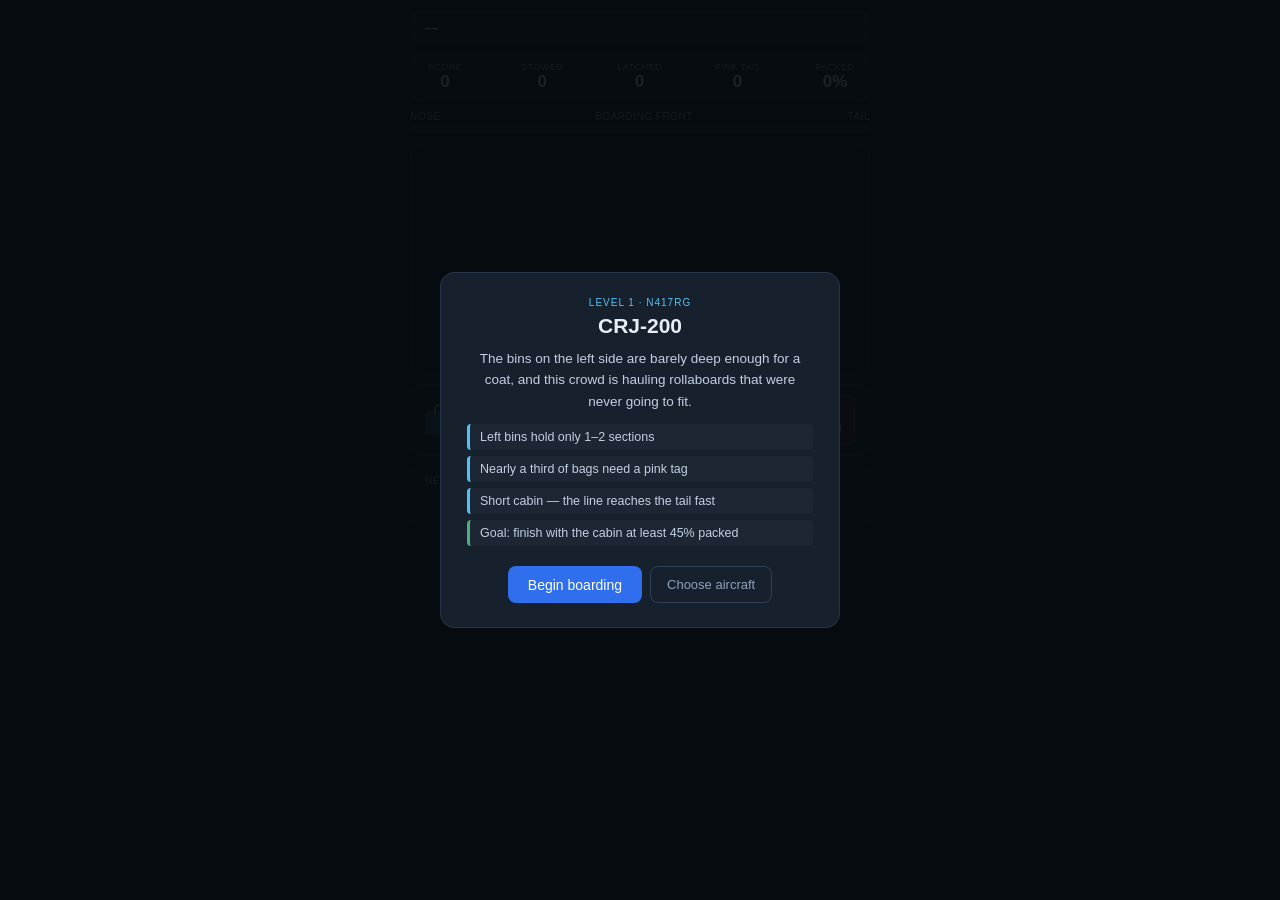
==== index.html @ 397de181 "Art pass: aircraft silhouette and luggage rendering The cabin was an abstract rounded tube and place" ====
<!DOCTYPE html>
<html lang="en">
<head>
<meta charset="UTF-8">
<meta name="viewport" content="width=device-width, initial-scale=1, maximum-scale=1">
<title>Overhead Bin: Boarding Rush</title>
<style>
* { box-sizing: border-box; }

body {
  margin: 0;
  font-family: -apple-system, BlinkMacSystemFont, "Segoe UI", Roboto, sans-serif;
  background: #0f1620;
  color: #e8edf4;
  display: flex;
  flex-direction: column;
  align-items: center;
  padding: 12px;
  gap: 10px;
}

.panel {
  width: 100%;
  max-width: 460px;
  background: #17212e;
  border: 1px solid #26344a;
  border-radius: 10px;
}

#tailStrip {
  display: flex;
  align-items: baseline;
  gap: 8px;
  padding: 7px 14px;
}

#tailNum { font-size: 13px; font-weight: 700; letter-spacing: 0.02em; }
#tailType { font-size: 11px; color: #8fa2bd; }
#tailLevel { margin-left: auto; font-size: 10px; color: #8fa2bd; text-transform: uppercase; letter-spacing: 0.05em; }

#hud {
  display: flex;
  gap: 10px;
  padding: 8px 12px;
  justify-content: space-between;
}

#hud .stat { display: flex; flex-direction: column; align-items: center; min-width: 44px; }

#hud .label {
  font-size: 9px;
  text-transform: uppercase;
  letter-spacing: 0.05em;
  color: #8fa2bd;
  white-space: nowrap;
}

#hud span:not(.label) { font-size: 17px; font-weight: 700; }

#progressWrap { width: 100%; max-width: 460px; }

#progressLabel {
  display: flex;
  justify-content: space-between;
  font-size: 10px;
  color: #8fa2bd;
  text-transform: uppercase;
  letter-spacing: 0.05em;
  margin-bottom: 3px;
}

#progressBar {
  width: 100%;
  height: 8px;
  background: #1c2733;
  border-radius: 5px;
  overflow: hidden;
  border: 1px solid #26344a;
}

#progressFill { height: 100%; width: 0%; background: linear-gradient(90deg, #4caf7d, #ffb74d, #ff6b6b); }

#canvasWrap {
  width: 100%;
  max-width: 460px;
  border-radius: 14px;
  border: 1px solid #26344a;
  background: #0d141d;
  display: flex;
  justify-content: center;
  overflow: hidden;
}

canvas { display: block; width: 100%; height: auto; touch-action: manipulation; }

#bagPanel { display: flex; align-items: center; gap: 12px; padding: 10px 14px; }

#bagPreview {
  width: 34px;
  border-radius: 5px;
  background: #3a4a63;
  flex-shrink: 0;
  height: 26px;
  transition: background 0.15s, height 0.15s;
  position: relative;
  margin-top: 6px;
}

/* telescoping handle — makes the blocks read as luggage */
#bagPreview::before, .queueBag::before {
  content: "";
  position: absolute;
  top: -6px;
  left: 50%;
  transform: translateX(-50%);
  width: 12px;
  height: 8px;
  border: 2px solid rgba(200, 214, 232, 0.6);
  border-bottom: none;
  border-radius: 5px 5px 0 0;
}

#bagInfo { flex: 1; min-width: 0; }
#bagLabel { font-size: 13px; color: #e8edf4; font-weight: 600; }
#bagSub { font-size: 11px; color: #8fa2bd; margin-top: 2px; }
#bagSub.warn { color: #ff8fb0; font-weight: 600; }

#gateCheckBtn {
  background: #3a2733;
  color: #ffb4c6;
  border: 1px solid #5c3444;
  border-radius: 8px;
  padding: 10px 12px;
  cursor: pointer;
  font-size: 12px;
  white-space: nowrap;
  flex-shrink: 0;
}

#gateCheckBtn.pulse { background: #ff6b95; color: #2a0d18; border-color: #ff6b95; }
#gateCheckBtn:disabled { opacity: 0.35; cursor: default; }

#queueArea { padding: 8px 14px; }

#queueArea .label {
  font-size: 10px;
  text-transform: uppercase;
  letter-spacing: 0.05em;
  color: #8fa2bd;
  margin-bottom: 5px;
}

#queueRow { display: flex; gap: 8px; min-height: 26px; overflow-x: auto; align-items: flex-end; padding-top: 8px; }
.queueBag { width: 18px; border-radius: 3px; background: #3a4a63; flex-shrink: 0; position: relative; }

#toast {
  position: fixed;
  top: 14px;
  left: 50%;
  transform: translateX(-50%);
  background: #1c2733;
  border: 1px solid #2f3f56;
  padding: 8px 16px;
  border-radius: 20px;
  font-size: 13px;
  opacity: 0;
  pointer-events: none;
  transition: opacity 0.2s, transform 0.2s;
  z-index: 5;
}

#toast.show { opacity: 1; transform: translateX(-50%) translateY(4px); }

#overlay {
  position: fixed;
  inset: 0;
  background: rgba(6, 10, 15, 0.9);
  display: flex;
  align-items: center;
  justify-content: center;
  padding: 18px;
  overflow-y: auto;
}

#overlay.hidden { display: none; }

#overlayCard {
  background: #17212e;
  border: 1px solid #26344a;
  border-radius: 14px;
  padding: 24px 26px;
  text-align: center;
  max-width: 400px;
  width: 100%;
}

#overlayTag {
  font-size: 10px;
  text-transform: uppercase;
  letter-spacing: 0.1em;
  color: #4fc3f7;
}

#overlayCard h1 { margin: 6px 0 4px; font-size: 21px; }
#overlayCard p { font-size: 13.5px; line-height: 1.6; color: #c3d0e2; margin: 10px 0; }

#quirkList {
  list-style: none;
  padding: 0;
  margin: 12px 0;
  text-align: left;
  font-size: 12.5px;
  color: #c3d0e2;
}

#quirkList li {
  padding: 6px 10px;
  background: #1c2733;
  border-left: 3px solid #4fc3f7;
  border-radius: 4px;
  margin-bottom: 6px;
}

.btnRow { display: flex; gap: 8px; justify-content: center; flex-wrap: wrap; margin-top: 6px; }

button.primary {
  background: #2f6fed;
  color: white;
  border: none;
  border-radius: 8px;
  padding: 10px 20px;
  font-size: 14px;
  cursor: pointer;
}

button.primary:hover { background: #4a83f5; }

button.ghost {
  background: transparent;
  color: #8fa2bd;
  border: 1px solid #2f3f56;
  border-radius: 8px;
  padding: 10px 16px;
  font-size: 13px;
  cursor: pointer;
}

button.ghost:hover { color: #e8edf4; border-color: #4a5f7f; }

#fleetList { margin: 14px 0 4px; display: flex; flex-direction: column; gap: 6px; }

.fleetBtn {
  display: flex;
  align-items: center;
  gap: 10px;
  background: #1c2733;
  border: 1px solid #2f3f56;
  border-radius: 8px;
  padding: 9px 12px;
  cursor: pointer;
  color: #e8edf4;
  font-size: 13px;
  text-align: left;
  width: 100%;
}

.fleetBtn:hover:not(:disabled) { border-color: #4fc3f7; }
.fleetBtn:disabled { opacity: 0.4; cursor: default; }
.fleetBtn .fname { font-weight: 600; }
.fleetBtn .fsub { font-size: 11px; color: #8fa2bd; margin-left: auto; }
.fleetBtn.done { border-left: 3px solid #4caf7d; }
</style>
</head>
<body>
  <div class="panel" id="tailStrip">
    <span id="tailNum">—</span>
    <span id="tailType"></span>
    <span id="tailLevel"></span>
  </div>

  <div class="panel" id="hud">
    <div class="stat"><span class="label">Score</span><span id="score">0</span></div>
    <div class="stat"><span class="label">Stowed</span><span id="stowedCount">0</span></div>
    <div class="stat"><span class="label">Latched</span><span id="closedCount">0</span></div>
    <div class="stat"><span class="label">Pink Tag</span><span id="oversizedCount">0</span></div>
    <div class="stat"><span class="label">Packed</span><span id="packedPct">0%</span></div>
  </div>

  <div id="progressWrap">
    <div id="progressLabel"><span>Nose</span><span>Boarding front</span><span>Tail</span></div>
    <div id="progressBar"><div id="progressFill"></div></div>
  </div>

  <div id="canvasWrap"><canvas id="cabin"></canvas></div>

  <div class="panel" id="bagPanel">
    <div id="bagPreview"></div>
    <div id="bagInfo">
      <div id="bagLabel">Waiting for boarding...</div>
      <div id="bagSub">Tap bin space ahead of the boarding line.</div>
    </div>
    <button id="gateCheckBtn">Pink tag<br>(gate-check)</button>
  </div>

  <div class="panel" id="queueArea">
    <div class="label">Next in the aisle</div>
    <div id="queueRow"></div>
  </div>

  <div id="toast"></div>

  <div id="overlay">
    <div id="overlayCard">
      <div id="overlayTag"></div>
      <h1 id="overlayTitle"></h1>
      <p id="overlayBody"></p>
      <ul id="quirkList"></ul>
      <div id="fleetList"></div>
      <div class="btnRow" id="overlayButtons"></div>
    </div>
  </div>

  <script>
// ---------------------------------------------------------------------------
// Overhead Bin: Boarding Rush
//
// Top-down cabin. Overhead bins run lengthwise along the fuselage. Passengers
// stream aft and a boarding "front" sweeps down with them; any bin section the
// front has passed is out of reach for good, so empty space left forward is
// wasted. Some bags are secretly oversized and only reveal it when you try to
// stow them — those need a pink tag. Fill a bin and latch it shut before the
// line passes for a bonus.
//
// Cabins are data-driven: an aircraft spec lists columns across the fuselage
// (bin runs, seat blocks, aisles), so a cramped regional jet and a twin-aisle
// widebody with centre bins are the same code with different specs.
// ---------------------------------------------------------------------------

const CELL_H = 22;        // one bin section, measured along the fuselage
const CELL_GAP = 3;
const BIN_PAD = 5;
const BIN_GAP = 11;       // gap between adjacent bins along the length
const SIDE_PAD = 14;
const WING_PAD = 34;      // exterior margin for wings and stabilizers
const TOP_MARGIN = 64;    // room for the nose cone and cockpit
const BOTTOM_MARGIN = 72; // room for the tail cone and fin

const BAG_COLORS = ["#ff8a65", "#ffd54f", "#4fc3f7", "#81c784", "#ba68c8", "#f06292"];

const SCORE = {
  placeBase: 6,
  placePerSize: 4,
  closeBase: 8,
  closePerCapacity: 4,
  oversizedHandled: 4,
  wrongGateCheck: -3,
};

// Column kinds: "bins" (a lengthwise run of overhead bins), "seats" (decor,
// for orientation), "aisle" (where the queue walks).
const FLEET = [
  {
    id: "crj200",
    tail: "N417RG",
    name: "CRJ-200",
    type: "Regional Jet · 50 seats",
    brief: "The bins on the left side are barely deep enough for a coat, and this crowd is hauling rollaboards that were never going to fit.",
    quirks: [
      "Left bins hold only 1–2 sections",
      "Nearly a third of bags need a pink tag",
      "Short cabin — the line reaches the tail fast",
    ],
    oversizedChance: 0.32,
    sweepSeconds: 58,
    maxBagSize: 3,
    cabinHeight: 470,
    targetPacked: 45,
    layout: [
      { type: "bins", capacities: [1, 2], width: 58 },
      { type: "seats", width: 22 },
      { type: "aisle", width: 58 },
      { type: "seats", width: 22 },
      { type: "bins", capacities: [3, 4], width: 88 },
    ],
  },
  {
    id: "a320",
    tail: "N228JB",
    name: "A320",
    type: "Narrowbody · 180 seats",
    brief: "A standard single-aisle cabin with even bins down both sides. Good place to learn the rhythm of the boarding front.",
    quirks: [
      "Even bins, 3–6 sections each",
      "About 1 in 6 bags needs a pink tag",
    ],
    oversizedChance: 0.16,
    sweepSeconds: 70,
    maxBagSize: 3,
    cabinHeight: 560,
    targetPacked: 55,
    layout: [
      { type: "bins", capacities: [3, 4, 5, 6], width: 96 },
      { type: "seats", width: 24 },
      { type: "aisle", width: 58 },
      { type: "seats", width: 24 },
      { type: "bins", capacities: [3, 4, 5, 6], width: 96 },
    ],
  },
  {
    id: "b739",
    tail: "N841DN",
    name: "737-900ER",
    type: "Stretched Narrowbody · 215 seats",
    brief: "A long tube with a full load. The bins are generous, but the line keeps moving and the tail is a long way back.",
    quirks: [
      "Long cabin — lots of bins to keep ahead of",
      "Boarding front accelerates hard late",
      "Big bags are common",
    ],
    oversizedChance: 0.2,
    sweepSeconds: 78,
    maxBagSize: 3,
    cabinHeight: 700,
    targetPacked: 58,
    layout: [
      { type: "bins", capacities: [4, 5, 6], width: 96 },
      { type: "seats", width: 24 },
      { type: "aisle", width: 58 },
      { type: "seats", width: 24 },
      { type: "bins", capacities: [4, 5, 6], width: 96 },
    ],
  },
  {
    id: "b77w",
    tail: "N862AA",
    name: "777-300ER",
    type: "Widebody · Twin aisle · 304 seats",
    brief: "Two aisles, four runs of bins. The centre bins are the deepest on the aircraft but they are also the easiest to forget about until the line has already gone by.",
    quirks: [
      "Twin aisle — two queues board at once",
      "Two centre bin runs plus both sides",
      "Deep centre bins reward latching",
    ],
    oversizedChance: 0.18,
    sweepSeconds: 82,
    maxBagSize: 3,
    cabinHeight: 620,
    targetPacked: 55,
    layout: [
      { type: "bins", capacities: [3, 4, 5], width: 72 },
      { type: "seats", width: 18 },
      { type: "aisle", width: 46 },
      { type: "seats", width: 18 },
      { type: "bins", capacities: [4, 5, 6], width: 76 },
      { type: "bins", capacities: [4, 5, 6], width: 76 },
      { type: "seats", width: 18 },
      { type: "aisle", width: 46 },
      { type: "seats", width: 18 },
      { type: "bins", capacities: [3, 4, 5], width: 72 },
    ],
  },
];

const canvas = document.getElementById("cabin");
const ctx = canvas.getContext("2d");

const el = (id) => document.getElementById(id);
const tailNumEl = el("tailNum");
const tailTypeEl = el("tailType");
const tailLevelEl = el("tailLevel");
const scoreEl = el("score");
const stowedEl = el("stowedCount");
const closedEl = el("closedCount");
const oversizedEl = el("oversizedCount");
const packedEl = el("packedPct");
const progressFillEl = el("progressFill");
const bagPreviewEl = el("bagPreview");
const bagLabelEl = el("bagLabel");
const bagSubEl = el("bagSub");
const gateCheckBtn = el("gateCheckBtn");
const queueRowEl = el("queueRow");
const toastEl = el("toast");
const overlayEl = el("overlay");
const overlayTagEl = el("overlayTag");
const overlayTitleEl = el("overlayTitle");
const overlayBodyEl = el("overlayBody");
const quirkListEl = el("quirkList");
const fleetListEl = el("fleetList");
const overlayButtonsEl = el("overlayButtons");

let state = null;
let toastTimer = null;
let careerScore = 0;
let unlocked = 1;

// --- persistence (best effort; private windows and blocked storage are fine) --
function loadProgress() {
  try {
    const raw = localStorage.getItem("cabinpuzzle.progress");
    if (!raw) return;
    const data = JSON.parse(raw);
    if (typeof data.unlocked === "number") unlocked = Math.max(1, Math.min(FLEET.length, data.unlocked));
    if (typeof data.careerScore === "number") careerScore = data.careerScore;
  } catch (e) { /* storage unavailable — start fresh */ }
}

function saveProgress() {
  try {
    localStorage.setItem("cabinpuzzle.progress", JSON.stringify({ unlocked, careerScore }));
  } catch (e) { /* storage unavailable — progress is session-only */ }
}

// --- cabin construction ------------------------------------------------------

function binHeightFor(capacity) {
  return BIN_PAD * 2 + capacity * (CELL_H + CELL_GAP) - CELL_GAP;
}

// Walk the spec's columns left to right, assigning x positions and filling each
// bin column with a run of bins from nose to tail.
function buildCabin(spec) {
  const cabinTop = TOP_MARGIN;
  const cabinBottom = spec.cabinHeight - BOTTOM_MARGIN;
  const columns = [];
  const aisles = [];
  const seatBlocks = [];
  const bins = [];

  let x = WING_PAD + SIDE_PAD;
  spec.layout.forEach((slot) => {
    if (slot.type === "bins") {
      const column = { x, width: slot.width };
      columns.push(column);
      const minHeight = binHeightFor(Math.min(...slot.capacities));
      let y = cabinTop;
      while (y + minHeight <= cabinBottom) {
        const fits = slot.capacities.filter((c) => y + binHeightFor(c) <= cabinBottom);
        const capacity = fits[Math.floor(Math.random() * fits.length)];
        const height = binHeightFor(capacity);
        bins.push({
          column, capacity, y, height,
          cells: new Array(capacity).fill(null),
          bags: [],
          closed: false,
          flashUntil: 0,
          flashColor: null,
        });
        y += height + BIN_GAP;
      }
    } else if (slot.type === "aisle") {
      aisles.push({ x, width: slot.width });
    } else {
      seatBlocks.push({ x, width: slot.width });
    }
    x += slot.width;
  });

  return {
    width: x + SIDE_PAD + WING_PAD,
    height: spec.cabinHeight,
    cabinTop, cabinBottom,
    columns, aisles, seatBlocks, bins,
  };
}

function makeBag(spec, index, total) {
  const difficulty = Math.min(1, index / (total * 0.7));
  const size = 1 + Math.floor(Math.random() * (difficulty > 0.4 ? spec.maxBagSize : spec.maxBagSize - 0.5));
  return {
    size: Math.min(size, spec.maxBagSize),
    color: BAG_COLORS[Math.floor(Math.random() * BAG_COLORS.length)],
    oversized: Math.random() < spec.oversizedChance,
    revealed: false,
  };
}

function startLevel(levelIndex) {
  const spec = FLEET[levelIndex];
  const cabin = buildCabin(spec);

  canvas.width = cabin.width;
  canvas.height = cabin.height;
  // Never upscale past native resolution; narrower screens scale it down.
  canvas.style.maxWidth = cabin.width + "px";

  const totalSections = cabin.bins.reduce((sum, b) => sum + b.capacity, 0);
  const queueLength = Math.ceil(totalSections / 1.4);
  const queue = [];
  for (let i = 0; i < queueLength; i++) queue.push(makeBag(spec, i, queueLength));

  state = {
    spec, cabin, levelIndex, queue,
    totalSections,
    current: null,
    sweepY: cabin.cabinTop,
    score: 0,
    stowed: 0,
    closed: 0,
    oversizedHandled: 0,
    lastTick: performance.now(),
    over: false,
    walkers: cabin.aisles.flatMap((aisle) =>
      [0.05, 0.3, 0.55, 0.78].map((phase) => ({ aisle, phase }))
    ),
  };

  pullNextBag();
  tailNumEl.textContent = spec.tail;
  tailTypeEl.textContent = spec.name + " · " + spec.type;
  tailLevelEl.textContent = `Level ${levelIndex + 1} of ${FLEET.length}`;
  overlayEl.classList.add("hidden");
  requestAnimationFrame(loop);
}

function pullNextBag() {
  state.current = state.queue.length ? state.queue.shift() : null;
}

function showToast(msg) {
  toastEl.textContent = msg;
  toastEl.classList.add("show");
  clearTimeout(toastTimer);
  toastTimer = setTimeout(() => toastEl.classList.remove("show"), 1400);
}

// --- reachability & placement ------------------------------------------------

function cellY(bin, i) {
  return bin.y + BIN_PAD + i * (CELL_H + CELL_GAP);
}

// A section is out of reach once the boarding front has moved past its aft
// edge — the crowd has pushed by and nobody can get back to it.
function cellLocked(bin, i) {
  return state.sweepY > cellY(bin, i) + CELL_H;
}

function binFullyPassed(bin) {
  return state.sweepY > bin.y + bin.height;
}

function isFull(bin) {
  return bin.cells.every((c) => c !== null);
}

// First run of `len` adjacent sections that are both empty and still reachable.
function contiguousFreeRun(bin, len) {
  let runStart = -1;
  let runLen = 0;
  for (let i = 0; i < bin.cells.length; i++) {
    if (bin.cells[i] === null && !cellLocked(bin, i)) {
      if (runLen === 0) runStart = i;
      runLen++;
      if (runLen >= len) return runStart;
    } else {
      runLen = 0;
    }
  }
  return -1;
}

function flash(bin, color, ms) {
  bin.flashUntil = performance.now() + ms;
  bin.flashColor = color;
}

function handleBinTap(bin) {
  if (state.over || bin.closed) return;

  // Tapping a full bin latches it shut, as long as you can still reach it.
  if (isFull(bin)) {
    if (binFullyPassed(bin)) {
      flash(bin, "#ff6b6b", 250);
      showToast("The line already pushed past that bin");
      return;
    }
    const bonus = SCORE.closeBase + SCORE.closePerCapacity * bin.capacity;
    bin.closed = true;
    state.closed += 1;
    state.score += bonus;
    flash(bin, "#ffd54f", 350);
    showToast(`Bin latched! +${bonus}`);
    return;
  }

  if (!state.current) return;

  if (binFullyPassed(bin)) {
    flash(bin, "#ff6b6b", 250);
    showToast("The line already pushed past that bin");
    return;
  }

  if (state.current.oversized) {
    state.current.revealed = true;
    flash(bin, "#ff6ba8", 300);
    showToast("Doesn't fit! It's oversized — needs a pink tag");
    return;
  }

  const start = contiguousFreeRun(bin, state.current.size);
  if (start === -1) {
    flash(bin, "#ff6b6b", 250);
    showToast("No reachable space in that bin");
    return;
  }

  for (let i = start; i < start + state.current.size; i++) {
    bin.cells[i] = state.current.color;
  }
  bin.bags.push({ start, size: state.current.size, color: state.current.color });
  state.score += SCORE.placeBase + SCORE.placePerSize * state.current.size;
  state.stowed += 1;
  flash(bin, "#4caf7d", 250);
  pullNextBag();
}

function gateCheck() {
  if (!state.current || state.over) return;
  if (state.current.oversized) {
    state.oversizedHandled += 1;
    state.score += SCORE.oversizedHandled;
    showToast("Pink-tagged and gate-checked");
  } else {
    state.score += SCORE.wrongGateCheck;
    showToast("Gate-checked a bag that would have fit");
  }
  pullNextBag();
}

function packedPercent() {
  const filled = state.cabin.bins.reduce(
    (sum, b) => sum + b.cells.filter((c) => c !== null).length, 0);
  return Math.round((filled / state.totalSections) * 100);
}

function tick(dt) {
  const { cabinTop, cabinBottom } = state.cabin;
  const span = cabinBottom - cabinTop;
  const progress = (state.sweepY - cabinTop) / span;
  const speed = (span / state.spec.sweepSeconds) * (1 + 1.5 * progress);
  state.sweepY += speed * dt;
  if (state.sweepY >= cabinBottom && !state.over) endLevel();
}

// --- drawing -----------------------------------------------------------------

function roundRect(c, x, y, w, h, r) {
  c.beginPath();
  c.moveTo(x + r, y);
  c.arcTo(x + w, y, x + w, y + h, r);
  c.arcTo(x + w, y + h, x, y + h, r);
  c.arcTo(x, y + h, x, y, r);
  c.arcTo(x, y, x + w, y, r);
  c.closePath();
}

function drawCabinShell() {
  const { width, height, cabinTop, cabinBottom, aisles, seatBlocks } = state.cabin;
  const cx = width / 2;
  const fx0 = WING_PAD;          // fuselage left edge
  const fx1 = width - WING_PAD;  // fuselage right edge
  const noseBase = 56;           // where the nose cone meets the straight body
  const tailBase = height - 62;  // where the body starts tapering to the tail

  // wings — swept trapezoids reaching the canvas edge
  const wingY = cabinTop + (cabinBottom - cabinTop) * 0.38;
  ctx.strokeStyle = "#243348";
  ctx.lineWidth = 2;
  [[fx0 + 4, 2], [fx1 - 4, width - 2]].forEach(([rootX, tipX]) => {
    ctx.fillStyle = "#152232";
    ctx.beginPath();
    ctx.moveTo(rootX, wingY);
    ctx.lineTo(tipX, wingY + 52);
    ctx.lineTo(tipX, wingY + 68);
    ctx.lineTo(rootX, wingY + 44);
    ctx.closePath();
    ctx.fill();
    ctx.stroke();
  });
  // engines hung on the wings
  ctx.fillStyle = "#22344c";
  [fx0 - 22, fx1 + 10].forEach((ex) => {
    roundRect(ctx, ex, wingY + 24, 12, 26, 5);
    ctx.fill();
    ctx.stroke();
  });

  // horizontal stabilizers at the tail
  const tpY = height - 44;
  ctx.fillStyle = "#152232";
  [[fx0 + 10, 8], [fx1 - 10, width - 8]].forEach(([rootX, tipX]) => {
    ctx.beginPath();
    ctx.moveTo(rootX, tpY);
    ctx.lineTo(tipX, tpY + 20);
    ctx.lineTo(tipX, tpY + 30);
    ctx.lineTo(rootX, tpY + 24);
    ctx.closePath();
    ctx.fill();
    ctx.stroke();
  });

  // fuselage: nose cone, straight body, tail cone
  ctx.fillStyle = "#111a25";
  ctx.beginPath();
  ctx.moveTo(cx, 4);
  ctx.bezierCurveTo(fx0 + 8, 10, fx0, noseBase - 22, fx0, noseBase);
  ctx.lineTo(fx0, tailBase);
  ctx.bezierCurveTo(fx0 + 2, height - 24, cx - 12, height - 8, cx, height - 4);
  ctx.bezierCurveTo(cx + 12, height - 8, fx1 - 2, height - 24, fx1, tailBase);
  ctx.lineTo(fx1, noseBase);
  ctx.bezierCurveTo(fx1, noseBase - 22, fx1 - 8, 10, cx, 4);
  ctx.closePath();
  ctx.fill();
  ctx.strokeStyle = "#2b3d55";
  ctx.lineWidth = 2;
  ctx.stroke();

  // cockpit windshield
  ctx.fillStyle = "#22384f";
  ctx.beginPath();
  ctx.moveTo(cx - 24, 32);
  ctx.quadraticCurveTo(cx, 18, cx + 24, 32);
  ctx.lineTo(cx + 16, 42);
  ctx.quadraticCurveTo(cx, 32, cx - 16, 42);
  ctx.closePath();
  ctx.fill();

  // vertical fin seen from above — a spine along the tail cone
  ctx.fillStyle = "#22344c";
  roundRect(ctx, cx - 3, tailBase + 10, 6, height - tailBase - 16, 3);
  ctx.fill();

  aisles.forEach((aisle) => {
    ctx.fillStyle = "#0a1119";
    ctx.fillRect(aisle.x, cabinTop - 14, aisle.width, cabinBottom - cabinTop + 26);
    ctx.strokeStyle = "#1e2b3d";
    ctx.setLineDash([5, 9]);
    ctx.lineWidth = 2;
    ctx.beginPath();
    ctx.moveTo(aisle.x + aisle.width / 2, cabinTop - 10);
    ctx.lineTo(aisle.x + aisle.width / 2, cabinBottom + 8);
    ctx.stroke();
    ctx.setLineDash([]);
  });

  ctx.fillStyle = "#1e2a3a";
  seatBlocks.forEach((block) => {
    for (let y = cabinTop; y < cabinBottom - 12; y += 30) {
      roundRect(ctx, block.x + 3, y, block.width - 6, 22, 4);
      ctx.fill();
    }
  });

  // cabin windows down both sides of the fuselage
  ctx.fillStyle = "#2b3d55";
  for (let y = noseBase + 8; y < tailBase - 12; y += 34) {
    roundRect(ctx, fx0 + 4, y, 5, 14, 2.5);
    ctx.fill();
    roundRect(ctx, fx1 - 9, y, 5, 14, 2.5);
    ctx.fill();
  }
}

function drawBin(bin) {
  const x = bin.column.x;
  const w = bin.column.width;
  const now = performance.now();
  const flashing = now < bin.flashUntil;
  const passed = binFullyPassed(bin);

  let fillStyle = "#1c2733";
  let strokeStyle = "#2f3f56";
  if (bin.closed) strokeStyle = "#ffd54f";
  else if (passed) { fillStyle = "#161f29"; strokeStyle = "#2a2f3a"; }
  if (flashing) { strokeStyle = bin.flashColor; fillStyle = bin.flashColor + "22"; }

  ctx.fillStyle = fillStyle;
  ctx.strokeStyle = strokeStyle;
  ctx.lineWidth = bin.closed ? 3 : 2;
  roundRect(ctx, x, bin.y, w, bin.height, 9);
  ctx.fill();
  ctx.stroke();

  const cellX = x + BIN_PAD;
  const cellW = w - BIN_PAD * 2;
  bin.cells.forEach((cell, i) => {
    const cy = cellY(bin, i);
    if (cell) {
      // occupied — the suitcase itself is drawn after the slots
    } else if (cellLocked(bin, i)) {
      // unreachable empty space — wasted for the rest of the flight
      ctx.fillStyle = "#20242f";
      roundRect(ctx, cellX, cy, cellW, CELL_H, 4);
      ctx.fill();
      ctx.strokeStyle = "#3a3040";
      ctx.lineWidth = 1;
      ctx.beginPath();
      for (let hx = cellX + 4; hx < cellX + cellW; hx += 8) {
        ctx.moveTo(hx, cy + CELL_H - 2);
        ctx.lineTo(hx + CELL_H - 4, cy + 2);
      }
      ctx.stroke();
    } else {
      ctx.fillStyle = "#2a3646";
      roundRect(ctx, cellX, cy, cellW, CELL_H, 4);
      ctx.fill();
    }
  });

  bin.bags.forEach((bag) => drawSuitcase(bin, bag, cellX, cellW));

  if (bin.closed) {
    ctx.fillStyle = "#ffd54f";
    ctx.font = "12px sans-serif";
    ctx.fillText("\u{1F512}", x + w / 2 - 6, bin.y + bin.height - 1);
  }
}

// One bag drawn as a single piece of luggage spanning its sections: a body
// with a zipper seam, straps, a handle at one end and wheels at the other.
function drawSuitcase(bin, bag, x, w) {
  const y = cellY(bin, bag.start);
  const h = bag.size * (CELL_H + CELL_GAP) - CELL_GAP;

  ctx.fillStyle = bag.color;
  roundRect(ctx, x, y, w, h, 6);
  ctx.fill();
  ctx.strokeStyle = "rgba(0,0,0,0.4)";
  ctx.lineWidth = 1.5;
  ctx.stroke();

  // zipper seam along the length
  ctx.strokeStyle = "rgba(0,0,0,0.3)";
  ctx.lineWidth = 1;
  ctx.setLineDash([3, 3]);
  ctx.beginPath();
  ctx.moveTo(x + w / 2, y + 6);
  ctx.lineTo(x + w / 2, y + h - 6);
  ctx.stroke();
  ctx.setLineDash([]);

  // straps across the body
  ctx.fillStyle = "rgba(0,0,0,0.18)";
  ctx.fillRect(x + 2, y + h * 0.3 - 2, w - 4, 4);
  if (bag.size > 1) ctx.fillRect(x + 2, y + h * 0.7 - 2, w - 4, 4);

  // handle at the forward end
  ctx.strokeStyle = "rgba(0,0,0,0.45)";
  ctx.lineWidth = 2.5;
  ctx.beginPath();
  ctx.moveTo(x + w / 2 - 6, y + 5);
  ctx.arcTo(x + w / 2 - 6, y + 1, x + w / 2, y + 1, 4);
  ctx.arcTo(x + w / 2 + 6, y + 1, x + w / 2 + 6, y + 5, 4);
  ctx.lineTo(x + w / 2 + 6, y + 5);
  ctx.stroke();

  // wheels at the aft end
  ctx.fillStyle = "rgba(0,0,0,0.45)";
  [x + 6, x + w - 6].forEach((wx) => {
    ctx.beginPath();
    ctx.arc(wx, y + h - 4, 2.5, 0, Math.PI * 2);
    ctx.fill();
  });
}

function drawWalkers() {
  const now = performance.now();
  const { cabinTop } = state.cabin;
  state.walkers.forEach((w) => {
    const t = (now / 2600 + w.phase) % 1;
    const y = cabinTop + t * Math.max(state.sweepY - cabinTop, 24);
    const cx = w.aisle.x + w.aisle.width / 2 + Math.sin(now / 190 + w.phase * 10) * 3;
    ctx.fillStyle = "#5b7ba8";
    ctx.beginPath();
    ctx.ellipse(cx, y, 7, 9, 0, 0, Math.PI * 2);
    ctx.fill();
    ctx.fillStyle = "#7f9dc9";
    ctx.beginPath();
    ctx.arc(cx, y - 3, 4, 0, Math.PI * 2);
    ctx.fill();
  });
}

function drawSweep() {
  const { width, cabinBottom } = state.cabin;
  const sy = Math.min(state.sweepY, cabinBottom);
  const grad = ctx.createLinearGradient(0, sy - 26, 0, sy + 4);
  grad.addColorStop(0, "rgba(79,195,247,0)");
  grad.addColorStop(1, "rgba(79,195,247,0.28)");
  ctx.fillStyle = grad;
  ctx.fillRect(WING_PAD + 4, sy - 26, width - WING_PAD * 2 - 8, 30);
  ctx.strokeStyle = "#4fc3f7";
  ctx.lineWidth = 2;
  ctx.beginPath();
  ctx.moveTo(WING_PAD + 6, sy);
  ctx.lineTo(width - WING_PAD - 6, sy);
  ctx.stroke();
}

function draw() {
  ctx.clearRect(0, 0, state.cabin.width, state.cabin.height);
  drawCabinShell();
  state.cabin.bins.forEach(drawBin);
  drawWalkers();
  drawSweep();
}

function updateHUD() {
  scoreEl.textContent = state.score;
  stowedEl.textContent = state.stowed;
  closedEl.textContent = state.closed;
  oversizedEl.textContent = state.oversizedHandled;
  packedEl.textContent = packedPercent() + "%";

  const { cabinTop, cabinBottom } = state.cabin;
  const pct = Math.min(100, ((state.sweepY - cabinTop) / (cabinBottom - cabinTop)) * 100);
  progressFillEl.style.width = `${pct}%`;

  if (state.current) {
    bagPreviewEl.style.height = `${state.current.size * 14 + 8}px`;
    bagPreviewEl.style.background = state.current.color;
    if (state.current.revealed) {
      bagLabelEl.textContent = "Oversized bag — won't fit anywhere";
      bagSubEl.textContent = "Tap the pink tag button to gate-check it.";
      bagSubEl.classList.add("warn");
      gateCheckBtn.classList.add("pulse");
    } else {
      const bagNames = { 1: "Personal item", 2: "Carry-on", 3: "Rollaboard" };
      bagLabelEl.textContent = `${bagNames[state.current.size] || "Bag"} — ${state.current.size} section${state.current.size > 1 ? "s" : ""}`;
      bagSubEl.textContent = "Tap bin space ahead of the boarding line.";
      bagSubEl.classList.remove("warn");
      gateCheckBtn.classList.remove("pulse");
    }
    gateCheckBtn.disabled = false;
  } else {
    bagPreviewEl.style.background = "#3a4a63";
    bagLabelEl.textContent = state.over ? "" : "No more bags";
    bagSubEl.textContent = "";
    bagSubEl.classList.remove("warn");
    gateCheckBtn.disabled = true;
    gateCheckBtn.classList.remove("pulse");
  }

  queueRowEl.innerHTML = "";
  state.queue.slice(0, 14).forEach((b) => {
    const item = document.createElement("div");
    item.className = "queueBag";
    item.style.height = `${b.size * 8 + 6}px`;
    item.style.background = b.color;
    queueRowEl.appendChild(item);
  });
}

function loop(now) {
  if (!state.over) {
    const dt = (now - state.lastTick) / 1000;
    state.lastTick = now;
    tick(Math.min(dt, 0.1));
  }
  draw();
  updateHUD();
  if (!state.over) requestAnimationFrame(loop);
}

// --- overlays & level flow ---------------------------------------------------

function clearOverlay() {
  quirkListEl.innerHTML = "";
  fleetListEl.innerHTML = "";
  overlayButtonsEl.innerHTML = "";
  overlayBodyEl.textContent = "";
}

function addButton(label, cls, onClick) {
  const b = document.createElement("button");
  b.className = cls;
  b.textContent = label;
  b.addEventListener("click", onClick);
  overlayButtonsEl.appendChild(b);
  return b;
}

function showBriefing(levelIndex) {
  const spec = FLEET[levelIndex];
  clearOverlay();
  overlayTagEl.textContent = `Level ${levelIndex + 1} · ${spec.tail}`;
  overlayTitleEl.textContent = spec.name;
  overlayBodyEl.textContent = spec.brief;
  spec.quirks.forEach((q) => {
    const li = document.createElement("li");
    li.textContent = q;
    quirkListEl.appendChild(li);
  });
  const goal = document.createElement("li");
  goal.style.borderLeftColor = "#4caf7d";
  goal.textContent = `Goal: finish with the cabin at least ${spec.targetPacked}% packed`;
  quirkListEl.appendChild(goal);

  addButton("Begin boarding", "primary", () => startLevel(levelIndex));
  if (FLEET.length > 1) addButton("Choose aircraft", "ghost", showFleetSelect);
  overlayEl.classList.remove("hidden");
}

function showFleetSelect() {
  clearOverlay();
  overlayTagEl.textContent = "Fleet";
  overlayTitleEl.textContent = "Choose an aircraft";
  overlayBodyEl.textContent = `Career score: ${careerScore}`;
  FLEET.forEach((spec, i) => {
    const btn = document.createElement("button");
    btn.className = "fleetBtn" + (i < unlocked - 1 ? " done" : "");
    btn.disabled = i >= unlocked;
    btn.innerHTML =
      `<span class="fname">${spec.name}</span>` +
      `<span class="fsub">${i >= unlocked ? "Locked" : spec.type}</span>`;
    btn.addEventListener("click", () => showBriefing(i));
    fleetListEl.appendChild(btn);
  });
  overlayEl.classList.remove("hidden");
}

function endLevel() {
  state.over = true;
  const packed = packedPercent();
  const spec = state.spec;
  const passed = packed >= spec.targetPacked;
  careerScore += state.score;
  if (passed && state.levelIndex + 1 >= unlocked) {
    unlocked = Math.min(FLEET.length, state.levelIndex + 2);
  }
  saveProgress();

  clearOverlay();
  overlayTagEl.textContent = passed ? "Doors closed" : "Delayed departure";
  overlayTitleEl.textContent = passed ? `${spec.name} dispatched` : `${spec.name} left space on the table`;
  overlayBodyEl.textContent =
    `Stowed ${state.stowed} bags, latched ${state.closed} bins and pink-tagged ` +
    `${state.oversizedHandled} oversized bags. The cabin ended ${packed}% packed ` +
    `(target ${spec.targetPacked}%). Score ${state.score} · career ${careerScore}.`;

  const hasNext = state.levelIndex + 1 < FLEET.length;
  if (passed && hasNext) {
    addButton("Next aircraft", "primary", () => showBriefing(state.levelIndex + 1));
  } else if (passed) {
    addButton("Fly it again", "primary", () => showBriefing(state.levelIndex));
  } else {
    addButton("Try again", "primary", () => showBriefing(state.levelIndex));
  }
  addButton("Choose aircraft", "ghost", showFleetSelect);
  overlayEl.classList.remove("hidden");
}

// --- input -------------------------------------------------------------------

canvas.addEventListener("click", (e) => {
  if (!state || state.over) return;
  const rect = canvas.getBoundingClientRect();
  const x = (e.clientX - rect.left) * (state.cabin.width / rect.width);
  const y = (e.clientY - rect.top) * (state.cabin.height / rect.height);

  const hit = state.cabin.bins.find((bin) =>
    x >= bin.column.x && x <= bin.column.x + bin.column.width &&
    y >= bin.y && y <= bin.y + bin.height);
  if (hit) handleBinTap(hit);
});

gateCheckBtn.addEventListener("click", gateCheck);

loadProgress();
showBriefing(Math.min(unlocked - 1, FLEET.length - 1));
  </script>
</body>
</html>
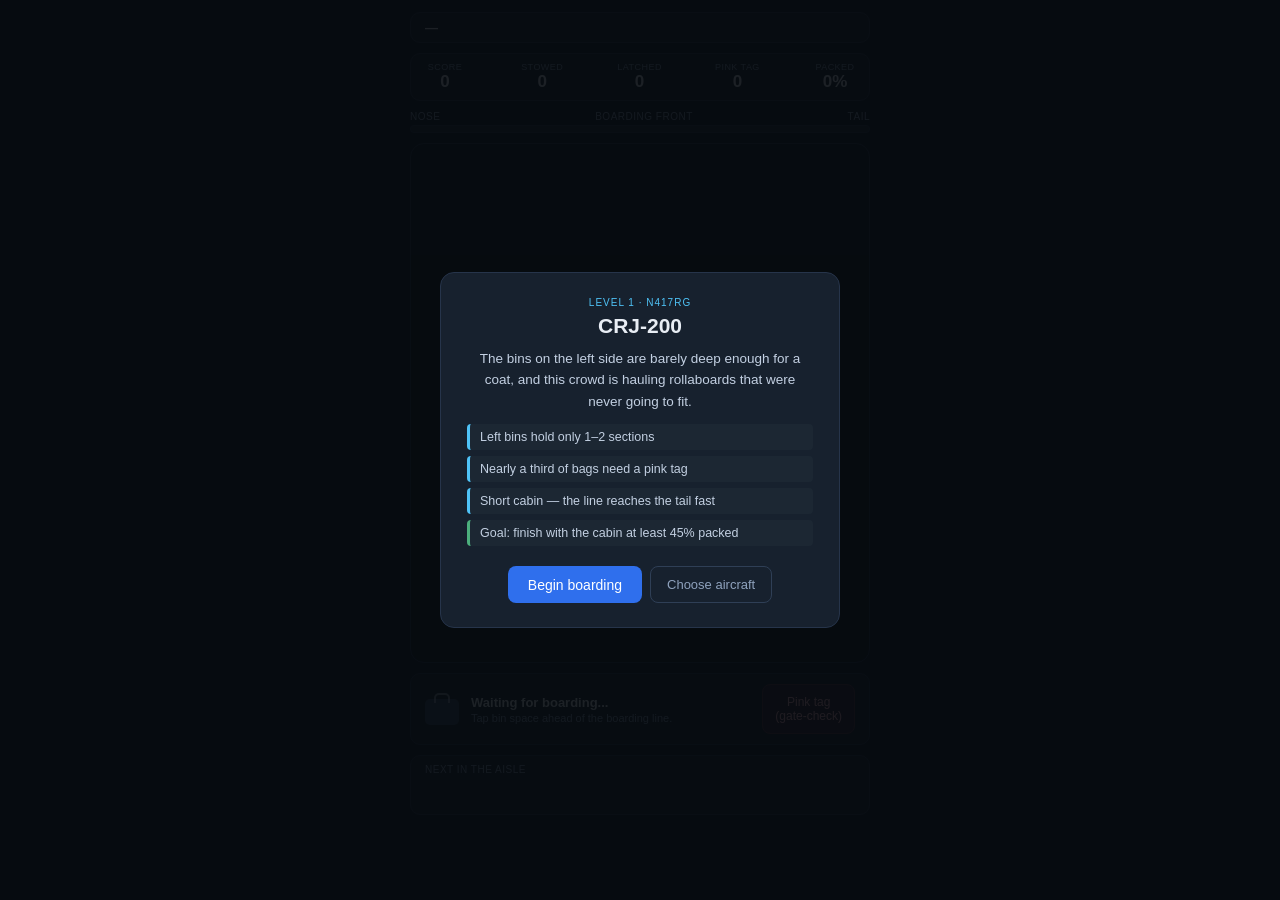
==== commit 8a31ed44: "Full-length cabins with a camera that follows the boarding front Cabins were compressed to fit one s" ====
--- a/index.html
+++ b/index.html
@@ -86,9 +86,9 @@
   border-radius: 14px;
   border: 1px solid #26344a;
   background: #0d141d;
-  display: flex;
-  justify-content: center;
-  overflow: hidden;
+  height: 520px;
+  max-height: 58vh;
+  overflow: hidden; /* camera-follow sets scrollTop; the player never scrolls */
 }
 
 canvas { display: block; width: 100%; height: auto; touch-action: manipulation; }
@@ -371,16 +371,16 @@
       "Short cabin — the line reaches the tail fast",
     ],
     oversizedChance: 0.32,
-    sweepSeconds: 58,
+    sweepSeconds: 105,
     maxBagSize: 3,
-    cabinHeight: 470,
+    cabinHeight: 1040,
     targetPacked: 45,
     layout: [
       { type: "bins", capacities: [1, 2], width: 58 },
       { type: "seats", width: 22 },
       { type: "aisle", width: 58 },
       { type: "seats", width: 22 },
-      { type: "bins", capacities: [3, 4], width: 88 },
+      { type: "bins", capacities: [2, 3, 4], width: 88 },
     ],
   },
   {
@@ -394,9 +394,9 @@
       "About 1 in 6 bags needs a pink tag",
     ],
     oversizedChance: 0.16,
-    sweepSeconds: 70,
+    sweepSeconds: 150,
     maxBagSize: 3,
-    cabinHeight: 560,
+    cabinHeight: 1560,
     targetPacked: 55,
     layout: [
       { type: "bins", capacities: [3, 4, 5, 6], width: 96 },
@@ -418,9 +418,9 @@
       "Big bags are common",
     ],
     oversizedChance: 0.2,
-    sweepSeconds: 78,
+    sweepSeconds: 175,
     maxBagSize: 3,
-    cabinHeight: 700,
+    cabinHeight: 1860,
     targetPacked: 58,
     layout: [
       { type: "bins", capacities: [4, 5, 6], width: 96 },
@@ -442,9 +442,9 @@
       "Deep centre bins reward latching",
     ],
     oversizedChance: 0.18,
-    sweepSeconds: 82,
+    sweepSeconds: 170,
     maxBagSize: 3,
-    cabinHeight: 620,
+    cabinHeight: 1700,
     targetPacked: 55,
     layout: [
       { type: "bins", capacities: [3, 4, 5], width: 72 },
@@ -465,6 +465,7 @@
 const ctx = canvas.getContext("2d");
 
 const el = (id) => document.getElementById(id);
+const canvasWrapEl = el("canvasWrap");
 const tailNumEl = el("tailNum");
 const tailTypeEl = el("tailType");
 const tailLevelEl = el("tailLevel");
@@ -593,6 +594,7 @@
     totalSections,
     current: null,
     sweepY: cabin.cabinTop,
+    holdT: 6, // pre-boarding grace: the line waits at the door
     score: 0,
     stowed: 0,
     closed: 0,
@@ -600,7 +602,14 @@
     lastTick: performance.now(),
     over: false,
     walkers: cabin.aisles.flatMap((aisle) =>
-      [0.05, 0.3, 0.55, 0.78].map((phase) => ({ aisle, phase }))
+      [0.05, 0.3, 0.55, 0.78].map((phase, i) => ({
+        aisle,
+        phase,
+        shirt: ["#6f8fb8", "#b88f6f", "#7fb08a", "#a884b8", "#b8a06f", "#8aa4c4"][(Math.random() * 6) | 0],
+        hair: ["#2c2620", "#4a3826", "#6b5a3e", "#1f2733", "#5c4632"][(Math.random() * 5) | 0],
+        skin: ["#e8c39e", "#c68e5e", "#8d5a3b", "#f0d5b8", "#6b4226"][(Math.random() * 5) | 0],
+        bag: i % 2 === 0 ? BAG_COLORS[(Math.random() * BAG_COLORS.length) | 0] : null,
+      }))
     ),
   };
 
@@ -735,6 +744,7 @@
 }
 
 function tick(dt) {
+  if (state.holdT > 0) { state.holdT -= dt; return; }
   const { cabinTop, cabinBottom } = state.cabin;
   const span = cabinBottom - cabinTop;
   const progress = (state.sweepY - cabinTop) / span;
@@ -964,20 +974,64 @@
   });
 }
 
+// Passengers seen from above: shoulders, swinging arms, a head with hair,
+// and (for some) a rollaboard towed behind them up the aisle.
 function drawWalkers() {
   const now = performance.now();
   const { cabinTop } = state.cabin;
+  const boardedLen = Math.max(state.sweepY - cabinTop, 24);
+  const walkDur = 2000 + boardedLen * 9; // constant walking speed, any cabin length
   state.walkers.forEach((w) => {
-    const t = (now / 2600 + w.phase) % 1;
-    const y = cabinTop + t * Math.max(state.sweepY - cabinTop, 24);
-    const cx = w.aisle.x + w.aisle.width / 2 + Math.sin(now / 190 + w.phase * 10) * 3;
-    ctx.fillStyle = "#5b7ba8";
+    const t = (now / walkDur + w.phase) % 1;
+    const y = cabinTop + t * boardedLen;
+    const stride = now / 170 + w.phase * 10;
+    const cx = w.aisle.x + w.aisle.width / 2 + Math.sin(stride / 2) * 2.5;
+    const sway = Math.sin(stride) * 0.12;   // shoulder rotation while walking
+    const swing = Math.sin(stride) * 3.5;   // opposite-arm swing
+
+    // towed rollaboard trails behind (up the aisle), tilted with the pull
+    if (w.bag) {
+      const bx = cx - Math.sin(sway * 2) * 2;
+      const by = y - 16;
+      ctx.strokeStyle = "rgba(160,175,195,0.7)";
+      ctx.lineWidth = 1.5;
+      ctx.beginPath();
+      ctx.moveTo(cx - 6, y - 1);
+      ctx.lineTo(bx, by + 4);
+      ctx.stroke();
+      ctx.fillStyle = w.bag;
+      roundRect(ctx, bx - 4.5, by - 6, 9, 11, 3);
+      ctx.fill();
+      ctx.strokeStyle = "rgba(0,0,0,0.35)";
+      ctx.lineWidth = 1;
+      ctx.stroke();
+    }
+
+    // arms — small hands at the shoulder tips, swinging alternately
+    ctx.fillStyle = w.skin;
+    [-1, 1].forEach((side) => {
+      ctx.beginPath();
+      ctx.arc(cx + side * 8 * Math.cos(sway), y + side * swing * 0.8, 2.2, 0, Math.PI * 2);
+      ctx.fill();
+    });
+
+    // shoulders
+    ctx.fillStyle = w.shirt;
     ctx.beginPath();
-    ctx.ellipse(cx, y, 7, 9, 0, 0, Math.PI * 2);
+    ctx.ellipse(cx, y, 8, 4.5, sway, 0, Math.PI * 2);
     ctx.fill();
-    ctx.fillStyle = "#7f9dc9";
+    ctx.strokeStyle = "rgba(0,0,0,0.25)";
+    ctx.lineWidth = 1;
+    ctx.stroke();
+
+    // head with hair
+    ctx.fillStyle = w.skin;
     ctx.beginPath();
-    ctx.arc(cx, y - 3, 4, 0, Math.PI * 2);
+    ctx.arc(cx, y, 3.4, 0, Math.PI * 2);
+    ctx.fill();
+    ctx.fillStyle = w.hair;
+    ctx.beginPath();
+    ctx.arc(cx, y - 0.8, 2.9, Math.PI, Math.PI * 2); // hair toward the nose
     ctx.fill();
   });
 }
@@ -996,6 +1050,14 @@
   ctx.moveTo(WING_PAD + 6, sy);
   ctx.lineTo(width - WING_PAD - 6, sy);
   ctx.stroke();
+
+  if (state.holdT > 0) {
+    ctx.fillStyle = "#4fc3f7";
+    ctx.font = "600 13px sans-serif";
+    ctx.textAlign = "center";
+    ctx.fillText(`Boarding begins in ${Math.ceil(state.holdT)}… stow ahead!`, width / 2, sy + 18);
+    ctx.textAlign = "left";
+  }
 }
 
 function draw() {
@@ -1052,6 +1114,14 @@
   });
 }
 
+function updateCamera() {
+  const scale = canvas.clientWidth / state.cabin.width;
+  const view = canvasWrapEl.clientHeight;
+  const cssH = state.cabin.height * scale;
+  const target = state.sweepY * scale - view * 0.42;
+  canvasWrapEl.scrollTop = Math.max(0, Math.min(cssH - view, target));
+}
+
 function loop(now) {
   if (!state.over) {
     const dt = (now - state.lastTick) / 1000;
@@ -1060,6 +1130,7 @@
   }
   draw();
   updateHUD();
+  updateCamera();
   if (!state.over) requestAnimationFrame(loop);
 }
 
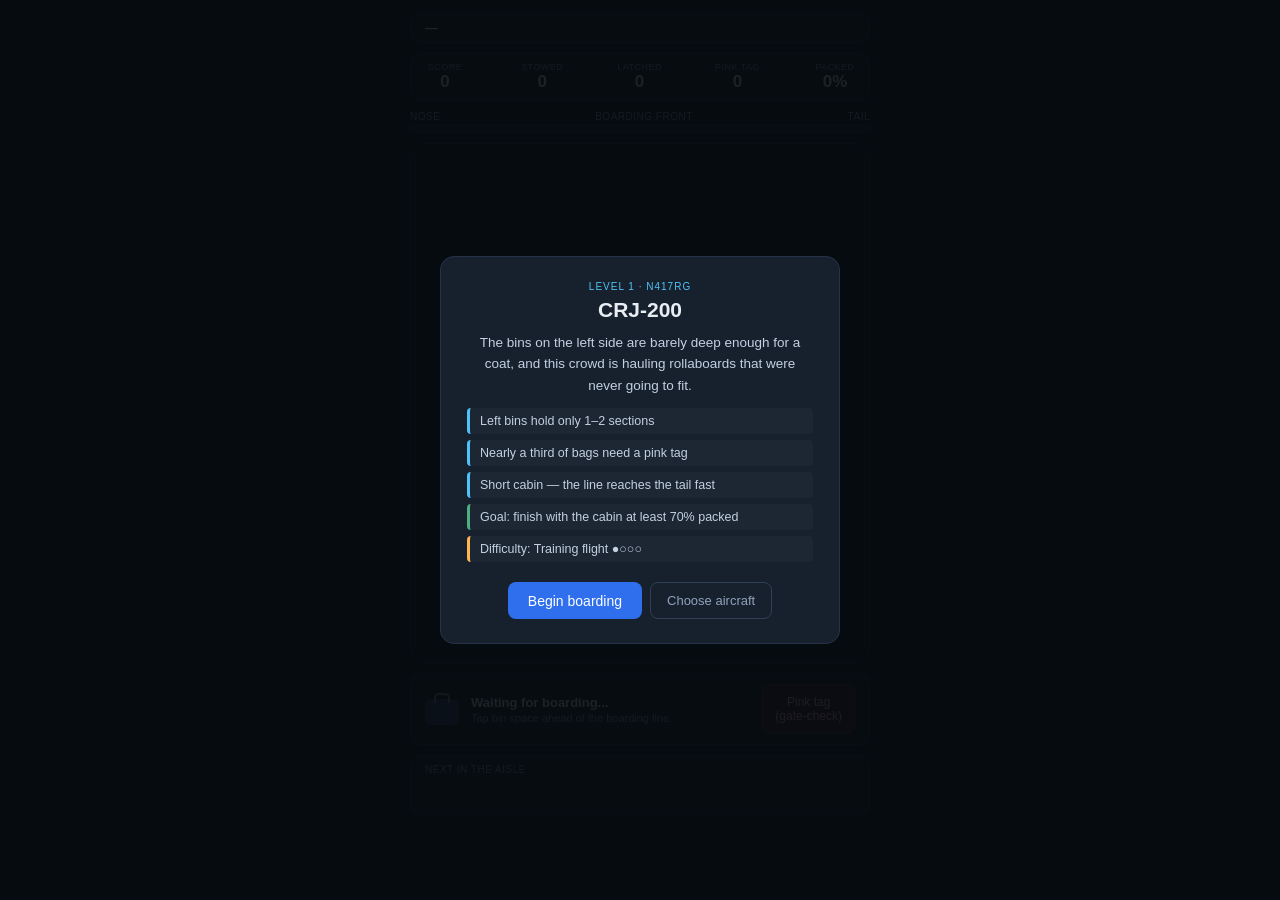
==== commit fe264f11: "Tune level difficulty from playtest data; surface the difficulty ramp Difficulty numbers were set by" ====
--- a/index.html
+++ b/index.html
@@ -266,8 +266,9 @@
 
 .fleetBtn:hover:not(:disabled) { border-color: #4fc3f7; }
 .fleetBtn:disabled { opacity: 0.4; cursor: default; }
-.fleetBtn .fname { font-weight: 600; }
-.fleetBtn .fsub { font-size: 11px; color: #8fa2bd; margin-left: auto; }
+.fleetBtn .fdiff { color: #4fc3f7; font-size: 11px; letter-spacing: 1px; }
+.fleetBtn .fname { font-weight: 600; white-space: nowrap; }
+.fleetBtn .fsub { font-size: 10.5px; color: #8fa2bd; margin-left: auto; text-align: right; line-height: 1.3; }
 .fleetBtn.done { border-left: 3px solid #4caf7d; }
 </style>
 </head>
@@ -370,11 +371,12 @@
       "Nearly a third of bags need a pink tag",
       "Short cabin — the line reaches the tail fast",
     ],
+    difficulty: 1,
     oversizedChance: 0.32,
-    sweepSeconds: 105,
+    sweepSeconds: 95,
     maxBagSize: 3,
     cabinHeight: 1040,
-    targetPacked: 45,
+    targetPacked: 70,
     layout: [
       { type: "bins", capacities: [1, 2], width: 58 },
       { type: "seats", width: 22 },
@@ -393,11 +395,12 @@
       "Even bins, 3–6 sections each",
       "About 1 in 6 bags needs a pink tag",
     ],
+    difficulty: 2,
     oversizedChance: 0.16,
-    sweepSeconds: 150,
+    sweepSeconds: 85,
     maxBagSize: 3,
     cabinHeight: 1560,
-    targetPacked: 55,
+    targetPacked: 68,
     layout: [
       { type: "bins", capacities: [3, 4, 5, 6], width: 96 },
       { type: "seats", width: 24 },
@@ -417,11 +420,12 @@
       "Boarding front accelerates hard late",
       "Big bags are common",
     ],
+    difficulty: 3,
     oversizedChance: 0.2,
-    sweepSeconds: 175,
+    sweepSeconds: 105,
     maxBagSize: 3,
     cabinHeight: 1860,
-    targetPacked: 58,
+    targetPacked: 68,
     layout: [
       { type: "bins", capacities: [4, 5, 6], width: 96 },
       { type: "seats", width: 24 },
@@ -441,11 +445,12 @@
       "Two centre bin runs plus both sides",
       "Deep centre bins reward latching",
     ],
+    difficulty: 4,
     oversizedChance: 0.18,
-    sweepSeconds: 170,
+    sweepSeconds: 180,
     maxBagSize: 3,
     cabinHeight: 1700,
-    targetPacked: 55,
+    targetPacked: 70,
     layout: [
       { type: "bins", capacities: [3, 4, 5], width: 72 },
       { type: "seats", width: 18 },
@@ -585,7 +590,12 @@
   canvas.style.maxWidth = cabin.width + "px";
 
   const totalSections = cabin.bins.reduce((sum, b) => sum + b.capacity, 0);
-  const queueLength = Math.ceil(totalSections / 1.4);
+  // Supply enough bags to overfill the cabin even after oversized ones are
+  // tagged out, so the limit on packing is the player's speed and judgement
+  // rather than running out of luggage. (~1.9 sections per stowable bag.)
+  const AVG_BAG_SECTIONS = 1.9;
+  const queueLength = Math.ceil(
+    (totalSections * 1.45) / (AVG_BAG_SECTIONS * (1 - spec.oversizedChance)));
   const queue = [];
   for (let i = 0; i < queueLength; i++) queue.push(makeBag(spec, i, queueLength));
 
@@ -1168,6 +1178,13 @@
   goal.textContent = `Goal: finish with the cabin at least ${spec.targetPacked}% packed`;
   quirkListEl.appendChild(goal);
 
+  const diff = document.createElement("li");
+  diff.style.borderLeftColor = "#ffb74d";
+  const names = { 1: "Training flight", 2: "Routine turn", 3: "Tight turn", 4: "Peak season" };
+  diff.textContent = `Difficulty: ${names[spec.difficulty]} ` +
+    "\u25CF".repeat(spec.difficulty) + "\u25CB".repeat(4 - spec.difficulty);
+  quirkListEl.appendChild(diff);
+
   addButton("Begin boarding", "primary", () => startLevel(levelIndex));
   if (FLEET.length > 1) addButton("Choose aircraft", "ghost", showFleetSelect);
   overlayEl.classList.remove("hidden");
@@ -1182,7 +1199,9 @@
     const btn = document.createElement("button");
     btn.className = "fleetBtn" + (i < unlocked - 1 ? " done" : "");
     btn.disabled = i >= unlocked;
+    const pips = "\u25CF".repeat(spec.difficulty) + "\u25CB".repeat(4 - spec.difficulty);
     btn.innerHTML =
+      `<span class="fdiff">${pips}</span>` +
       `<span class="fname">${spec.name}</span>` +
       `<span class="fsub">${i >= unlocked ? "Locked" : spec.type}</span>`;
     btn.addEventListener("click", () => showBriefing(i));
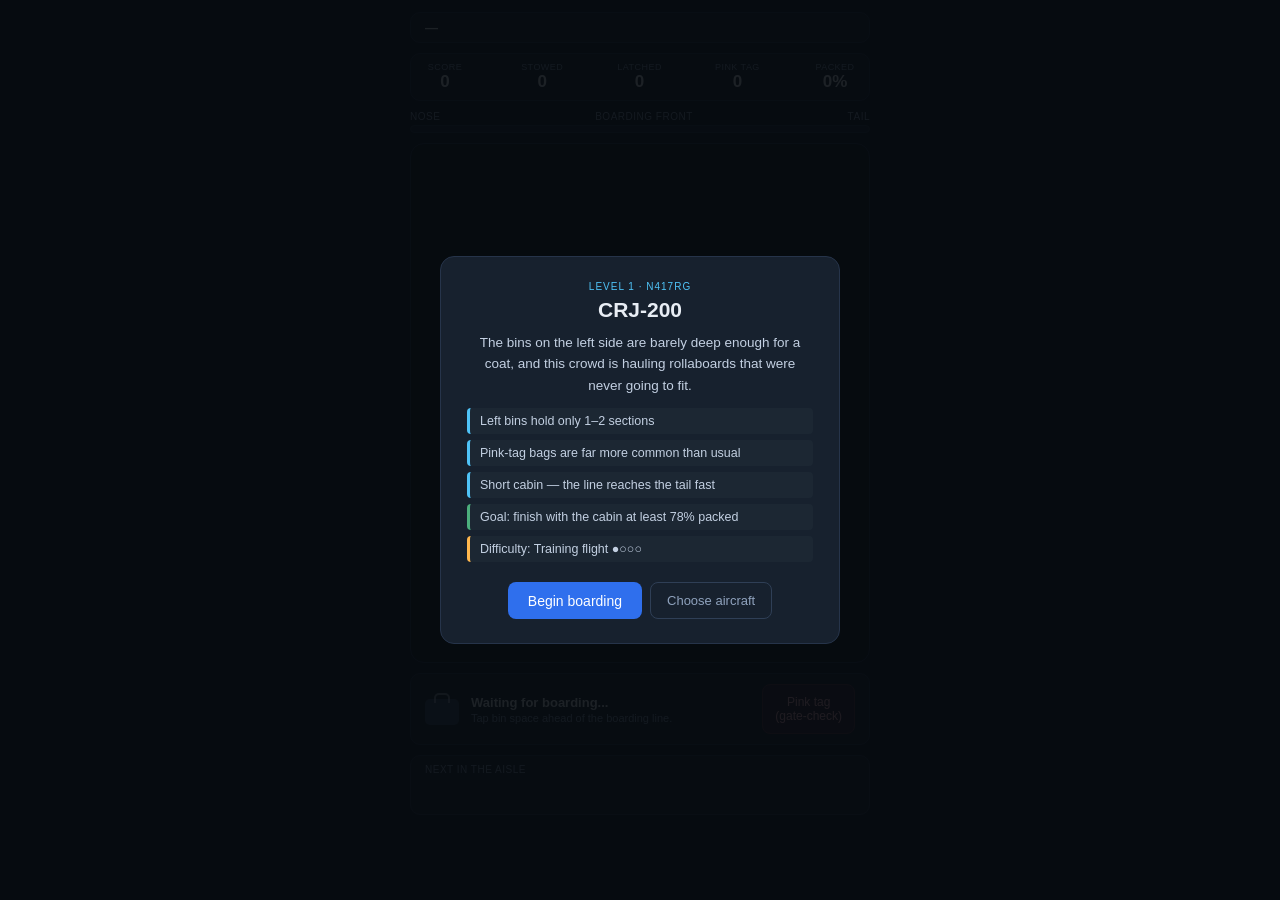
==== commit dcb4ceb7: "Cut oversized-bag rates so pink tags stop dominating play An oversized bag is revealed on the first " ====
--- a/index.html
+++ b/index.html
@@ -368,15 +368,15 @@
     brief: "The bins on the left side are barely deep enough for a coat, and this crowd is hauling rollaboards that were never going to fit.",
     quirks: [
       "Left bins hold only 1–2 sections",
-      "Nearly a third of bags need a pink tag",
+      "Pink-tag bags are far more common than usual",
       "Short cabin — the line reaches the tail fast",
     ],
     difficulty: 1,
-    oversizedChance: 0.32,
-    sweepSeconds: 95,
+    oversizedChance: 0.15,
+    sweepSeconds: 82,
     maxBagSize: 3,
     cabinHeight: 1040,
-    targetPacked: 70,
+    targetPacked: 78,
     layout: [
       { type: "bins", capacities: [1, 2], width: 58 },
       { type: "seats", width: 22 },
@@ -393,14 +393,14 @@
     brief: "A standard single-aisle cabin with even bins down both sides. Good place to learn the rhythm of the boarding front.",
     quirks: [
       "Even bins, 3–6 sections each",
-      "About 1 in 6 bags needs a pink tag",
+      "The occasional bag needs a pink tag",
     ],
     difficulty: 2,
-    oversizedChance: 0.16,
-    sweepSeconds: 85,
+    oversizedChance: 0.08,
+    sweepSeconds: 74,
     maxBagSize: 3,
     cabinHeight: 1560,
-    targetPacked: 68,
+    targetPacked: 74,
     layout: [
       { type: "bins", capacities: [3, 4, 5, 6], width: 96 },
       { type: "seats", width: 24 },
@@ -421,11 +421,11 @@
       "Big bags are common",
     ],
     difficulty: 3,
-    oversizedChance: 0.2,
-    sweepSeconds: 105,
+    oversizedChance: 0.10,
+    sweepSeconds: 92,
     maxBagSize: 3,
     cabinHeight: 1860,
-    targetPacked: 68,
+    targetPacked: 70,
     layout: [
       { type: "bins", capacities: [4, 5, 6], width: 96 },
       { type: "seats", width: 24 },
@@ -446,11 +446,11 @@
       "Deep centre bins reward latching",
     ],
     difficulty: 4,
-    oversizedChance: 0.18,
-    sweepSeconds: 180,
+    oversizedChance: 0.09,
+    sweepSeconds: 165,
     maxBagSize: 3,
     cabinHeight: 1700,
-    targetPacked: 70,
+    targetPacked: 72,
     layout: [
       { type: "bins", capacities: [3, 4, 5], width: 72 },
       { type: "seats", width: 18 },
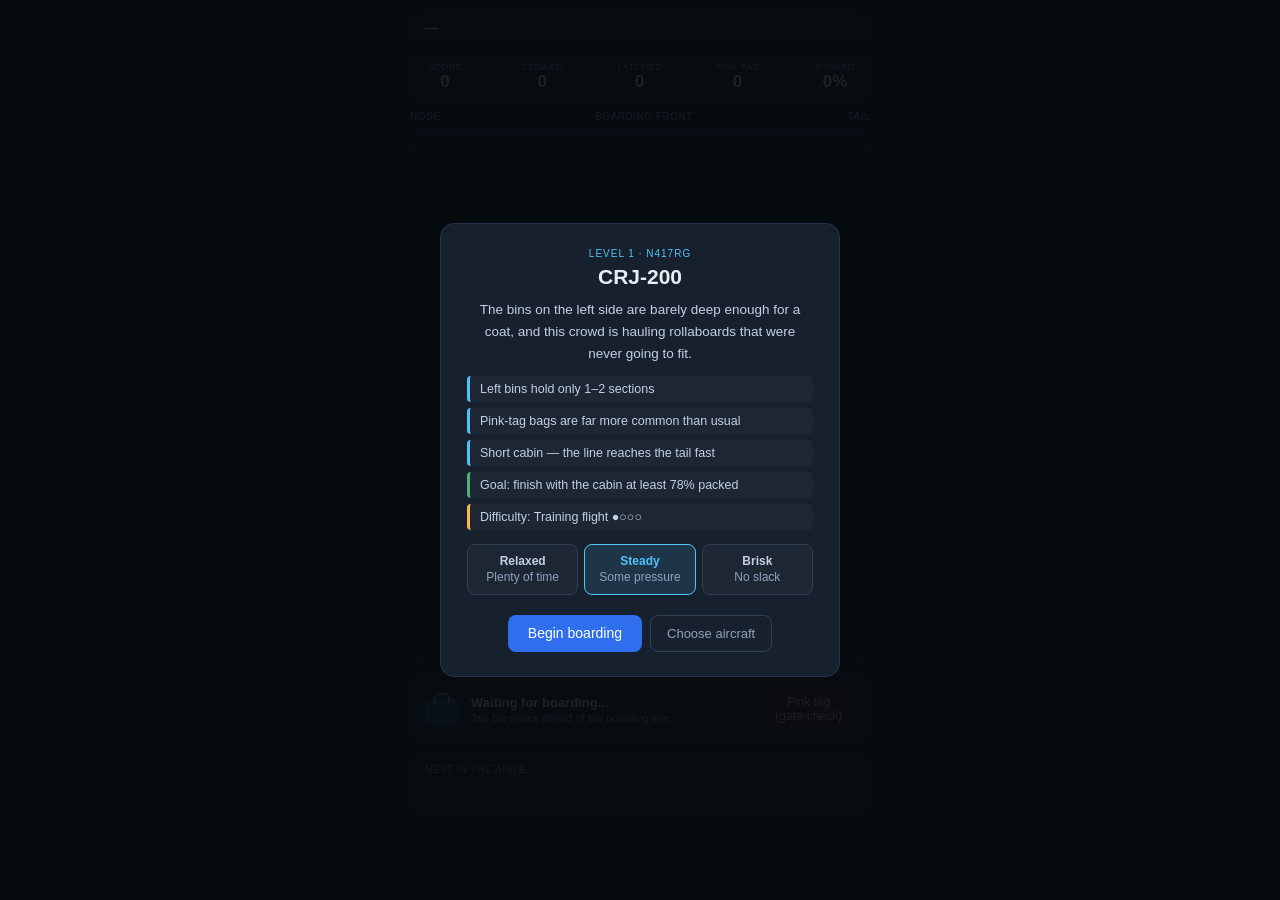
==== commit 2b3b0add: "Centre the cabin, add a boarding-speed setting, enlarge passengers Three fixes:  The canvas was left" ====
--- a/index.html
+++ b/index.html
@@ -91,7 +91,7 @@
   overflow: hidden; /* camera-follow sets scrollTop; the player never scrolls */
 }
 
-canvas { display: block; width: 100%; height: auto; touch-action: manipulation; }
+canvas { display: block; width: 100%; height: auto; margin: 0 auto; touch-action: manipulation; }
 
 #bagPanel { display: flex; align-items: center; gap: 12px; padding: 10px 14px; }
 
@@ -221,6 +221,29 @@
   margin-bottom: 6px;
 }
 
+#speedRow {
+  display: flex;
+  gap: 6px;
+  justify-content: center;
+  margin: 14px 0 10px;
+}
+
+.speedBtn {
+  flex: 1;
+  background: #1c2733;
+  border: 1px solid #2f3f56;
+  border-radius: 8px;
+  padding: 8px 6px;
+  color: #8fa2bd;
+  font-size: 12px;
+  cursor: pointer;
+  line-height: 1.35;
+}
+
+.speedBtn .sname { display: block; font-weight: 600; color: #c3d0e2; }
+.speedBtn.sel { border-color: #4fc3f7; background: #1d3546; }
+.speedBtn.sel .sname { color: #4fc3f7; }
+
 .btnRow { display: flex; gap: 8px; justify-content: center; flex-wrap: wrap; margin-top: 6px; }
 
 button.primary {
@@ -316,6 +339,7 @@
       <h1 id="overlayTitle"></h1>
       <p id="overlayBody"></p>
       <ul id="quirkList"></ul>
+      <div id="speedRow"></div>
       <div id="fleetList"></div>
       <div class="btnRow" id="overlayButtons"></div>
     </div>
@@ -347,6 +371,14 @@
 const BOTTOM_MARGIN = 72; // room for the tail cone and fin
 
 const BAG_COLORS = ["#ff8a65", "#ffd54f", "#4fc3f7", "#81c784", "#ba68c8", "#f06292"];
+
+// Boarding speed. "Brisk" is the original pace; the gentler modes stretch the
+// same cabin over more time so there is room to think between bags.
+const SPEED_MODES = [
+  { id: "easy",   name: "Relaxed", note: "Plenty of time", mult: 1.85 },
+  { id: "medium", name: "Steady",  note: "Some pressure",  mult: 1.40 },
+  { id: "hard",   name: "Brisk",   note: "No slack",       mult: 1.00 },
+];
 
 const SCORE = {
   placeBase: 6,
@@ -491,6 +523,7 @@
 const overlayTitleEl = el("overlayTitle");
 const overlayBodyEl = el("overlayBody");
 const quirkListEl = el("quirkList");
+const speedRowEl = el("speedRow");
 const fleetListEl = el("fleetList");
 const overlayButtonsEl = el("overlayButtons");
 
@@ -498,6 +531,7 @@
 let toastTimer = null;
 let careerScore = 0;
 let unlocked = 1;
+let speedMode = "medium";
 
 // --- persistence (best effort; private windows and blocked storage are fine) --
 function loadProgress() {
@@ -507,13 +541,19 @@
     const data = JSON.parse(raw);
     if (typeof data.unlocked === "number") unlocked = Math.max(1, Math.min(FLEET.length, data.unlocked));
     if (typeof data.careerScore === "number") careerScore = data.careerScore;
+    if (SPEED_MODES.some((m) => m.id === data.speed)) speedMode = data.speed;
   } catch (e) { /* storage unavailable — start fresh */ }
 }
 
 function saveProgress() {
   try {
-    localStorage.setItem("cabinpuzzle.progress", JSON.stringify({ unlocked, careerScore }));
+    localStorage.setItem("cabinpuzzle.progress", JSON.stringify({ unlocked, careerScore, speed: speedMode }));
   } catch (e) { /* storage unavailable — progress is session-only */ }
+}
+
+function speedMult() {
+  const m = SPEED_MODES.find((x) => x.id === speedMode);
+  return m ? m.mult : 1;
 }
 
 // --- cabin construction ------------------------------------------------------
@@ -601,6 +641,7 @@
 
   state = {
     spec, cabin, levelIndex, queue,
+    sweepSeconds: spec.sweepSeconds * speedMult(),
     totalSections,
     current: null,
     sweepY: cabin.cabinTop,
@@ -612,7 +653,7 @@
     lastTick: performance.now(),
     over: false,
     walkers: cabin.aisles.flatMap((aisle) =>
-      [0.05, 0.3, 0.55, 0.78].map((phase, i) => ({
+      [0.0, 0.2, 0.4, 0.6, 0.8].map((phase, i) => ({
         aisle,
         phase,
         shirt: ["#6f8fb8", "#b88f6f", "#7fb08a", "#a884b8", "#b8a06f", "#8aa4c4"][(Math.random() * 6) | 0],
@@ -626,7 +667,8 @@
   pullNextBag();
   tailNumEl.textContent = spec.tail;
   tailTypeEl.textContent = spec.name + " · " + spec.type;
-  tailLevelEl.textContent = `Level ${levelIndex + 1} of ${FLEET.length}`;
+  const mode = SPEED_MODES.find((m) => m.id === speedMode);
+  tailLevelEl.textContent = `Level ${levelIndex + 1}/${FLEET.length} · ${mode ? mode.name : ""}`;
   overlayEl.classList.add("hidden");
   requestAnimationFrame(loop);
 }
@@ -758,7 +800,7 @@
   const { cabinTop, cabinBottom } = state.cabin;
   const span = cabinBottom - cabinTop;
   const progress = (state.sweepY - cabinTop) / span;
-  const speed = (span / state.spec.sweepSeconds) * (1 + 1.5 * progress);
+  const speed = (span / state.sweepSeconds) * (1 + 1.5 * progress);
   state.sweepY += speed * dt;
   if (state.sweepY >= cabinBottom && !state.over) endLevel();
 }
@@ -984,64 +1026,76 @@
   });
 }
 
-// Passengers seen from above: shoulders, swinging arms, a head with hair,
-// and (for some) a rollaboard towed behind them up the aisle.
+// Passengers seen from above, streaming aft toward the boarding front.
+//
+// Their position is anchored to the front rather than to the cabin, and closes
+// on it at a fixed rate, so they always read as walking aft at a steady pace no
+// matter how long the cabin is, how fast the line is moving, or that the camera
+// is tracking the line at the same time.
+const WALK_BAND = 340;   // how far ahead of the front passengers are drawn
+const WALK_SPEED = 62;   // cabin px per second, closing on the front
+
 function drawWalkers() {
   const now = performance.now();
   const { cabinTop } = state.cabin;
-  const boardedLen = Math.max(state.sweepY - cabinTop, 24);
-  const walkDur = 2000 + boardedLen * 9; // constant walking speed, any cabin length
+  // before the doors open, queue them just inside the nose
+  const anchor = Math.max(state.sweepY, cabinTop + 70);
+  const cycle = WALK_BAND + 60;
+
   state.walkers.forEach((w) => {
-    const t = (now / walkDur + w.phase) % 1;
-    const y = cabinTop + t * boardedLen;
-    const stride = now / 170 + w.phase * 10;
+    // offset shrinks over time => walker closes on the front => moves aft
+    const off = WALK_BAND - (((now / 1000) * WALK_SPEED + w.phase * cycle) % cycle);
+    const y = anchor - off;
+    if (y < cabinTop - 4) return; // not into the cabin yet
+
+    const stride = now / 150 + w.phase * 11;
     const cx = w.aisle.x + w.aisle.width / 2 + Math.sin(stride / 2) * 2.5;
-    const sway = Math.sin(stride) * 0.12;   // shoulder rotation while walking
-    const swing = Math.sin(stride) * 3.5;   // opposite-arm swing
-
-    // towed rollaboard trails behind (up the aisle), tilted with the pull
+    const sway = Math.sin(stride) * 0.14;  // shoulder rotation while walking
+    const swing = Math.sin(stride) * 5;    // opposite-arm swing
+
+    // towed rollaboard trails behind, up the aisle
     if (w.bag) {
       const bx = cx - Math.sin(sway * 2) * 2;
-      const by = y - 16;
-      ctx.strokeStyle = "rgba(160,175,195,0.7)";
-      ctx.lineWidth = 1.5;
+      const by = y - 25;
+      ctx.strokeStyle = "rgba(170,185,205,0.75)";
+      ctx.lineWidth = 2;
       ctx.beginPath();
-      ctx.moveTo(cx - 6, y - 1);
-      ctx.lineTo(bx, by + 4);
+      ctx.moveTo(cx - 8, y - 2);
+      ctx.lineTo(bx, by + 7);
       ctx.stroke();
       ctx.fillStyle = w.bag;
-      roundRect(ctx, bx - 4.5, by - 6, 9, 11, 3);
+      roundRect(ctx, bx - 7, by - 8, 14, 17, 4);
       ctx.fill();
-      ctx.strokeStyle = "rgba(0,0,0,0.35)";
-      ctx.lineWidth = 1;
+      ctx.strokeStyle = "rgba(0,0,0,0.4)";
+      ctx.lineWidth = 1.2;
       ctx.stroke();
     }
 
-    // arms — small hands at the shoulder tips, swinging alternately
+    // arms, swinging alternately
     ctx.fillStyle = w.skin;
     [-1, 1].forEach((side) => {
       ctx.beginPath();
-      ctx.arc(cx + side * 8 * Math.cos(sway), y + side * swing * 0.8, 2.2, 0, Math.PI * 2);
+      ctx.arc(cx + side * 11 * Math.cos(sway), y + side * swing, 3.2, 0, Math.PI * 2);
       ctx.fill();
     });
 
     // shoulders
     ctx.fillStyle = w.shirt;
     ctx.beginPath();
-    ctx.ellipse(cx, y, 8, 4.5, sway, 0, Math.PI * 2);
+    ctx.ellipse(cx, y, 11.5, 6.5, sway, 0, Math.PI * 2);
     ctx.fill();
-    ctx.strokeStyle = "rgba(0,0,0,0.25)";
-    ctx.lineWidth = 1;
+    ctx.strokeStyle = "rgba(0,0,0,0.3)";
+    ctx.lineWidth = 1.2;
     ctx.stroke();
 
-    // head with hair
+    // head, with hair toward the nose so the facing direction reads
     ctx.fillStyle = w.skin;
     ctx.beginPath();
-    ctx.arc(cx, y, 3.4, 0, Math.PI * 2);
+    ctx.arc(cx, y, 5.2, 0, Math.PI * 2);
     ctx.fill();
     ctx.fillStyle = w.hair;
     ctx.beginPath();
-    ctx.arc(cx, y - 0.8, 2.9, Math.PI, Math.PI * 2); // hair toward the nose
+    ctx.arc(cx, y - 1.1, 4.4, Math.PI, Math.PI * 2);
     ctx.fill();
   });
 }
@@ -1148,6 +1202,7 @@
 
 function clearOverlay() {
   quirkListEl.innerHTML = "";
+  speedRowEl.innerHTML = "";
   fleetListEl.innerHTML = "";
   overlayButtonsEl.innerHTML = "";
   overlayBodyEl.textContent = "";
@@ -1184,6 +1239,18 @@
   diff.textContent = `Difficulty: ${names[spec.difficulty]} ` +
     "\u25CF".repeat(spec.difficulty) + "\u25CB".repeat(4 - spec.difficulty);
   quirkListEl.appendChild(diff);
+
+  SPEED_MODES.forEach((m) => {
+    const b = document.createElement("button");
+    b.className = "speedBtn" + (m.id === speedMode ? " sel" : "");
+    b.innerHTML = `<span class="sname">${m.name}</span>${m.note}`;
+    b.addEventListener("click", () => {
+      speedMode = m.id;
+      saveProgress();
+      showBriefing(levelIndex); // re-render so the selection and pips update
+    });
+    speedRowEl.appendChild(b);
+  });
 
   addButton("Begin boarding", "primary", () => startLevel(levelIndex));
   if (FLEET.length > 1) addButton("Choose aircraft", "ghost", showFleetSelect);
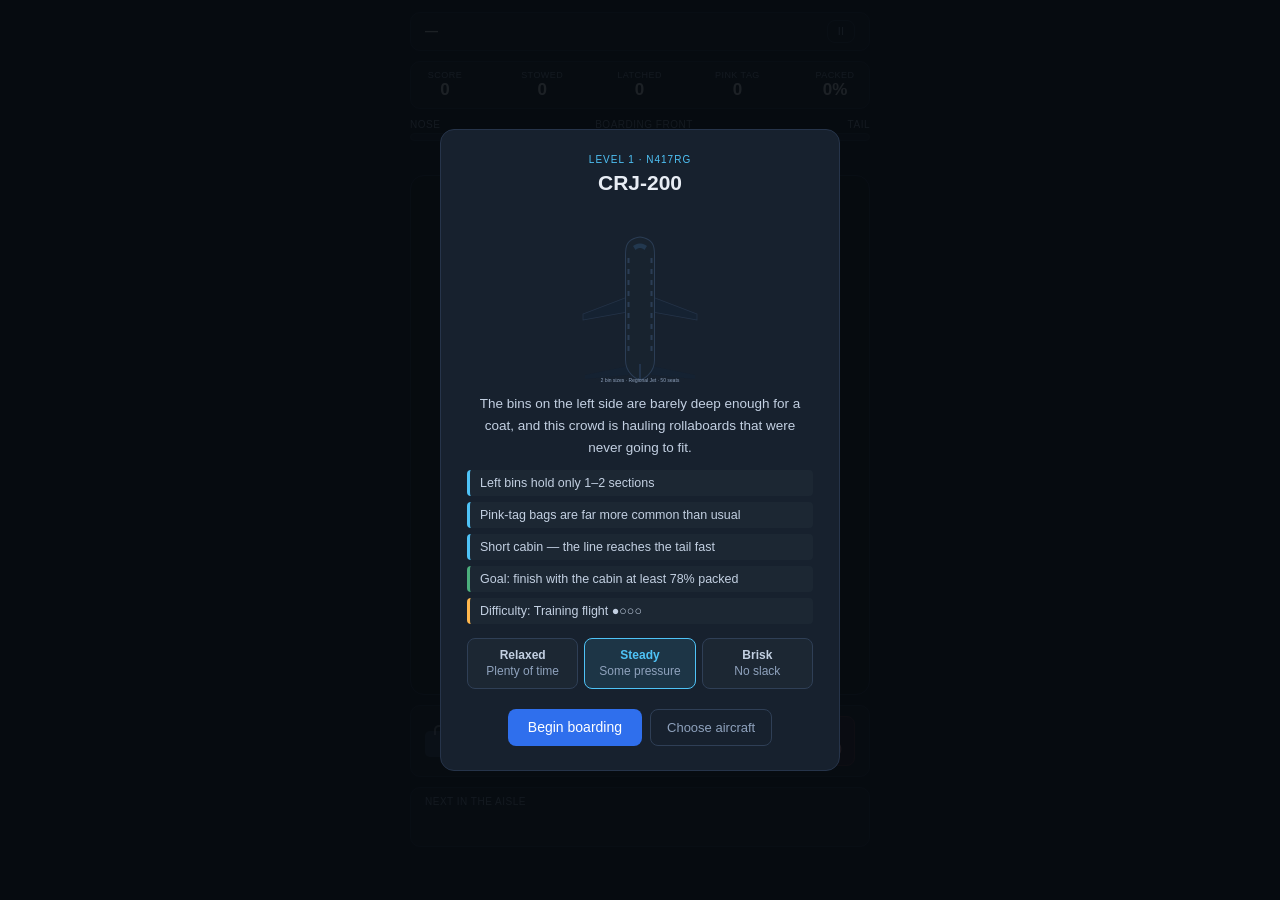
==== commit 8cf11a8a: "Overhead Bin: Boarding Rush — P0/P1 polish pass - HiDPI: render canvas at devicePixelRatio so the ca" ====
--- a/index.html
+++ b/index.html
@@ -293,6 +293,33 @@
 .fleetBtn .fname { font-weight: 600; white-space: nowrap; }
 .fleetBtn .fsub { font-size: 10.5px; color: #8fa2bd; margin-left: auto; text-align: right; line-height: 1.3; }
 .fleetBtn.done { border-left: 3px solid #4caf7d; }
+
+#goalPanel {
+  width: 100%;
+  max-width: 460px;
+  text-align: center;
+  font-size: 11.5px;
+  color: #8fa2bd;
+  min-height: 14px;
+}
+
+#goalPanel.ok { color: #7fd6a8; }
+
+#pauseBtn { margin-left: auto; padding: 2px 10px; font-size: 11px; line-height: 1.5; }
+
+#overlayStars {
+  font-size: 24px;
+  color: #ffd54f;
+  letter-spacing: 8px;
+  margin: 2px 0 4px;
+  min-height: 30px;
+}
+
+.briefArt { width: 120px; height: 150px; margin: 4px auto 8px; display: block; }
+
+.fstars { color: #ffd54f; font-size: 11px; letter-spacing: 1px; margin-left: 6px; }
+.fstars .on { color: #ffd54f; }
+.fstars .off { color: #33415a; }
 </style>
 </head>
 <body>
@@ -300,6 +327,7 @@
     <span id="tailNum">—</span>
     <span id="tailType"></span>
     <span id="tailLevel"></span>
+    <button id="pauseBtn" class="ghost" title="Pause (Esc)">II</button>
   </div>
 
   <div class="panel" id="hud">
@@ -314,6 +342,8 @@
     <div id="progressLabel"><span>Nose</span><span>Boarding front</span><span>Tail</span></div>
     <div id="progressBar"><div id="progressFill"></div></div>
   </div>
+
+  <div id="goalPanel"></div>
 
   <div id="canvasWrap"><canvas id="cabin"></canvas></div>
 
@@ -337,6 +367,8 @@
     <div id="overlayCard">
       <div id="overlayTag"></div>
       <h1 id="overlayTitle"></h1>
+      <div id="overlayStars"></div>
+      <canvas id="briefArt" class="briefArt" width="240" height="300"></canvas>
       <p id="overlayBody"></p>
       <ul id="quirkList"></ul>
       <div id="speedRow"></div>
@@ -498,8 +530,8 @@
   },
 ];
 
-const canvas = document.getElementById("cabin");
-const ctx = canvas.getContext("2d");
+let canvas = document.getElementById("cabin");
+let ctx = canvas.getContext("2d");
 
 const el = (id) => document.getElementById(id);
 const canvasWrapEl = el("canvasWrap");
@@ -521,17 +553,22 @@
 const overlayEl = el("overlay");
 const overlayTagEl = el("overlayTag");
 const overlayTitleEl = el("overlayTitle");
+const overlayStarsEl = el("overlayStars");
 const overlayBodyEl = el("overlayBody");
 const quirkListEl = el("quirkList");
 const speedRowEl = el("speedRow");
 const fleetListEl = el("fleetList");
 const overlayButtonsEl = el("overlayButtons");
+const goalEl = el("goalPanel");
+const pauseBtnEl = el("pauseBtn");
+const briefArtEl = el("briefArt");
 
 let state = null;
 let toastTimer = null;
 let careerScore = 0;
 let unlocked = 1;
 let speedMode = "medium";
+let bestStars = {};   // per-aircraft best star count, keyed by spec.id
 
 // --- persistence (best effort; private windows and blocked storage are fine) --
 function loadProgress() {
@@ -542,12 +579,15 @@
     if (typeof data.unlocked === "number") unlocked = Math.max(1, Math.min(FLEET.length, data.unlocked));
     if (typeof data.careerScore === "number") careerScore = data.careerScore;
     if (SPEED_MODES.some((m) => m.id === data.speed)) speedMode = data.speed;
+    if (data.bestStars && typeof data.bestStars === "object") {
+      bestStars = data.bestStars;
+    }
   } catch (e) { /* storage unavailable — start fresh */ }
 }
 
 function saveProgress() {
   try {
-    localStorage.setItem("cabinpuzzle.progress", JSON.stringify({ unlocked, careerScore, speed: speedMode }));
+    localStorage.setItem("cabinpuzzle.progress", JSON.stringify({ unlocked, careerScore, speed: speedMode, bestStars }));
   } catch (e) { /* storage unavailable — progress is session-only */ }
 }
 
@@ -624,10 +664,14 @@
   const spec = FLEET[levelIndex];
   const cabin = buildCabin(spec);
 
-  canvas.width = cabin.width;
-  canvas.height = cabin.height;
+  // Render at device pixel resolution so the cabin stays crisp on HiDPI
+  // displays; all drawing keeps its logical coordinate space.
+  const dpr = Math.min(window.devicePixelRatio || 1, 3);
+  canvas.width = Math.round(cabin.width * dpr);
+  canvas.height = Math.round(cabin.height * dpr);
   // Never upscale past native resolution; narrower screens scale it down.
   canvas.style.maxWidth = cabin.width + "px";
+  ctx.setTransform(dpr, 0, 0, dpr, 0, 0);
 
   const totalSections = cabin.bins.reduce((sum, b) => sum + b.capacity, 0);
   // Supply enough bags to overfill the cabin even after oversized ones are
@@ -652,6 +696,13 @@
     oversizedHandled: 0,
     lastTick: performance.now(),
     over: false,
+    paused: false,
+    popups: [],
+    combo: 0,
+    lastStowAt: 0,
+    missed: 0,
+    sealed: 0,   // empty sections the front rolled past, wasted
+    sealedAt: 0,
     walkers: cabin.aisles.flatMap((aisle) =>
       [0.0, 0.2, 0.4, 0.6, 0.8].map((phase, i) => ({
         aisle,
@@ -669,8 +720,30 @@
   tailTypeEl.textContent = spec.name + " · " + spec.type;
   const mode = SPEED_MODES.find((m) => m.id === speedMode);
   tailLevelEl.textContent = `Level ${levelIndex + 1}/${FLEET.length} · ${mode ? mode.name : ""}`;
+  pauseBtnEl.textContent = "II";
   overlayEl.classList.add("hidden");
   requestAnimationFrame(loop);
+}
+
+function pauseLevel() {
+  if (!state || state.over || state.paused) return;
+  state.paused = true;
+  state.lastTick = performance.now();
+  pauseBtnEl.textContent = "\u25B6";
+  clearOverlay();
+  overlayTagEl.textContent = "Held at the door";
+  overlayTitleEl.textContent = "Paused";
+  overlayBodyEl.textContent = "The line is holding. Catch your breath.";
+  addButton("Resume boarding", "primary", resumeLevel);
+  overlayEl.classList.remove("hidden");
+}
+
+function resumeLevel() {
+  if (!state || !state.paused) return;
+  state.paused = false;
+  state.lastTick = performance.now();
+  pauseBtnEl.textContent = "II";
+  overlayEl.classList.add("hidden");
 }
 
 function pullNextBag() {
@@ -725,8 +798,12 @@
   bin.flashColor = color;
 }
 
+function spawnPopup(x, y, text, color) {
+  state.popups.push({ x, y, text, color, born: performance.now() });
+}
+
 function handleBinTap(bin) {
-  if (state.over || bin.closed) return;
+  if (state.over || state.paused || bin.closed) return;
 
   // Tapping a full bin latches it shut, as long as you can still reach it.
   if (isFull(bin)) {
@@ -739,7 +816,10 @@
     bin.closed = true;
     state.closed += 1;
     state.score += bonus;
-    flash(bin, "#ffd54f", 350);
+    bin.flashUntil = performance.now() + 900;
+    bin.flashColor = "#ffd54f";
+    bin.latchFlash = true;
+    spawnPopup(bin.column.x + bin.column.width / 2, bin.y + bin.height / 2, `\u2691 +${bonus}`, "#ffd54f");
     showToast(`Bin latched! +${bonus}`);
     return;
   }
@@ -770,20 +850,38 @@
     bin.cells[i] = state.current.color;
   }
   bin.bags.push({ start, size: state.current.size, color: state.current.color });
-  state.score += SCORE.placeBase + SCORE.placePerSize * state.current.size;
+  const gained = SCORE.placeBase + SCORE.placePerSize * state.current.size;
+  state.score += gained;
   state.stowed += 1;
   flash(bin, "#4caf7d", 250);
+  const px = bin.column.x + bin.column.width / 2;
+  const py = cellY(bin, start + (state.current.size - 1) / 2);
+  spawnPopup(px, py, `+${gained}`, "#7fd6a8");
+  const now = performance.now();
+  if (now - state.lastStowAt < 3500) {
+    state.combo += 1;
+    if (state.combo >= 2) {
+      const bonus = 2 * state.combo;
+      state.score += bonus;
+      spawnPopup(px, py - CELL_H, `combo \u00D7${state.combo} +${bonus}`, "#ffd54f");
+    }
+  }
+  state.lastStowAt = now;
   pullNextBag();
 }
 
 function gateCheck() {
-  if (!state.current || state.over) return;
+  if (!state.current || state.over || state.paused) return;
+  const px = state.cabin.width / 2;
+  const py = Math.max(state.cabin.cabinTop + 50, state.sweepY - 70);
   if (state.current.oversized) {
     state.oversizedHandled += 1;
     state.score += SCORE.oversizedHandled;
+    spawnPopup(px, py, `+${SCORE.oversizedHandled}`, "#7fd6a8");
     showToast("Pink-tagged and gate-checked");
   } else {
     state.score += SCORE.wrongGateCheck;
+    spawnPopup(px, py, `${SCORE.wrongGateCheck}`, "#ff6b6b");
     showToast("Gate-checked a bag that would have fit");
   }
   pullNextBag();
@@ -796,12 +894,30 @@
 }
 
 function tick(dt) {
+  if (state.paused) return;
   if (state.holdT > 0) { state.holdT -= dt; return; }
   const { cabinTop, cabinBottom } = state.cabin;
   const span = cabinBottom - cabinTop;
   const progress = (state.sweepY - cabinTop) / span;
   const speed = (span / state.sweepSeconds) * (1 + 1.5 * progress);
-  state.sweepY += speed * dt;
+  const nextY = state.sweepY + speed * dt;
+
+  // Count sections the front seals while still empty — wasted space.
+  for (const bin of state.cabin.bins) {
+    for (let i = 0; i < bin.cells.length; i++) {
+      const edge = cellY(bin, i) + CELL_H;
+      if (bin.cells[i] === null && edge > state.sweepY && edge <= nextY) {
+        state.sealed += 1;
+        if (!state.sealedAt) state.sealedAt = edge;
+      }
+    }
+  }
+
+  state.sweepY = nextY;
+  // Bags still in the queue when the front reaches the tail never boarded.
+  if (state.sweepY >= cabinBottom && !state.over) {
+    state.missed = state.queue.length + (state.current ? 1 : 0);
+  }
   if (state.sweepY >= cabinBottom && !state.over) endLevel();
 }
 
@@ -848,10 +964,12 @@
     ctx.stroke();
   });
 
-  // horizontal stabilizers at the tail
+  // horizontal stabilizers at the tail — widebody aircraft carry big
+  // cruciform h-tails, so scale them with fuselage width
   const tpY = height - 44;
+  const stabReach = state.cabin.width > 340 ? width - 20 : width - 8;
   ctx.fillStyle = "#152232";
-  [[fx0 + 10, 8], [fx1 - 10, width - 8]].forEach(([rootX, tipX]) => {
+  [[fx0 + 10, 8], [fx1 - 10, stabReach]].forEach(([rootX, tipX]) => {
     ctx.beginPath();
     ctx.moveTo(rootX, tpY);
     ctx.lineTo(tipX, tpY + 20);
@@ -861,9 +979,22 @@
     ctx.fill();
     ctx.stroke();
   });
+  // H-tail spar on widebodies: the stabilizers sit on a beam above the fin
+  if (state.cabin.width > 340) {
+    ctx.beginPath();
+    ctx.moveTo(fx0 + 10, tpY + 22);
+    ctx.lineTo(stabReach, tpY + 22);
+    ctx.stroke();
+  }
 
   // fuselage: nose cone, straight body, tail cone
-  ctx.fillStyle = "#111a25";
+  // Widebodies get a rounder, fuller cross-section; narrowbodies stay slim.
+  const wide = state.cabin.width > 340;
+  const fus = ctx.createLinearGradient(fx0, 0, fx1, 0);
+  fus.addColorStop(0, "#0e1622");
+  fus.addColorStop(0.5, wide ? "#1a2636" : "#16202e");
+  fus.addColorStop(1, "#0e1622");
+  ctx.fillStyle = fus;
   ctx.beginPath();
   ctx.moveTo(cx, 4);
   ctx.bezierCurveTo(fx0 + 8, 10, fx0, noseBase - 22, fx0, noseBase);
@@ -906,10 +1037,15 @@
     ctx.setLineDash([]);
   });
 
+  // seat blocks: rows of seats read better than a flat band
   ctx.fillStyle = "#1e2a3a";
   seatBlocks.forEach((block) => {
     for (let y = cabinTop; y < cabinBottom - 12; y += 30) {
-      roundRect(ctx, block.x + 3, y, block.width - 6, 22, 4);
+      // pair of seat cushions with a gap down the middle
+      const half = (block.width - 10) / 2;
+      roundRect(ctx, block.x + 3, y, half, 22, 4);
+      ctx.fill();
+      roundRect(ctx, block.x + block.width - 3 - half, y, half, 22, 4);
       ctx.fill();
     }
   });
@@ -922,6 +1058,13 @@
     roundRect(ctx, fx1 - 9, y, 5, 14, 2.5);
     ctx.fill();
   }
+
+  // row numbers every 300 cabin px, so the player can track their progress
+  ctx.fillStyle = "#33445e";
+  ctx.font = "9px sans-serif";
+  for (let y = 300; y < cabinBottom - 60; y += 300) {
+    ctx.fillText(`R${Math.round((y - cabinTop) / 30) * 10 + 10}`, 2, y + 3);
+  }
 }
 
 function drawBin(bin) {
@@ -931,17 +1074,37 @@
   const flashing = now < bin.flashUntil;
   const passed = binFullyPassed(bin);
 
+  // Latchable: this bag would exactly fill the bin — the play the score
+  // rewards, so make it hum.
+  const latchable = !bin.closed && !passed && !!state.current &&
+    !state.current.oversized &&
+    bin.cells.filter((c) => c === null).length === state.current.size &&
+    contiguousFreeRun(bin, state.current.size) !== -1;
+
   let fillStyle = "#1c2733";
   let strokeStyle = "#2f3f56";
   if (bin.closed) strokeStyle = "#ffd54f";
-  else if (passed) { fillStyle = "#161f29"; strokeStyle = "#2a2f3a"; }
+  else if (passed) { fillStyle = "#141a23"; strokeStyle = "#242a35"; }
+  if (latchable) {
+    const pulse = 0.5 + 0.5 * Math.sin(now / 240);
+    strokeStyle = "#ffd54f";
+    fillStyle = `rgba(255, 213, 79, ${0.04 + 0.07 * pulse})`;
+  }
   if (flashing) { strokeStyle = bin.flashColor; fillStyle = bin.flashColor + "22"; }
 
   ctx.fillStyle = fillStyle;
   ctx.strokeStyle = strokeStyle;
-  ctx.lineWidth = bin.closed ? 3 : 2;
+  ctx.lineWidth = bin.closed || latchable ? 3 : 2;
   roundRect(ctx, x, bin.y, w, bin.height, 9);
   ctx.fill();
+  ctx.stroke();
+
+  // inner shadow along the top edge — the bin is a hollow shelf
+  ctx.strokeStyle = "rgba(0,0,0,0.35)";
+  ctx.lineWidth = 1.5;
+  ctx.beginPath();
+  ctx.moveTo(x + 6, bin.y + 2.5);
+  ctx.lineTo(x + w - 6, bin.y + 2.5);
   ctx.stroke();
 
   const cellX = x + BIN_PAD;
@@ -951,26 +1114,37 @@
     if (cell) {
       // occupied — the suitcase itself is drawn after the slots
     } else if (cellLocked(bin, i)) {
-      // unreachable empty space — wasted for the rest of the flight
-      ctx.fillStyle = "#20242f";
+      // unreachable empty space — wasted for the rest of the flight.
+      // Dark, matte, and crossed out so it never competes with live cells.
+      ctx.fillStyle = "#191f28";
       roundRect(ctx, cellX, cy, cellW, CELL_H, 4);
       ctx.fill();
-      ctx.strokeStyle = "#3a3040";
-      ctx.lineWidth = 1;
+      ctx.strokeStyle = "rgba(150, 120, 150, 0.35)";
+      ctx.lineWidth = 1.2;
       ctx.beginPath();
-      for (let hx = cellX + 4; hx < cellX + cellW; hx += 8) {
-        ctx.moveTo(hx, cy + CELL_H - 2);
-        ctx.lineTo(hx + CELL_H - 4, cy + 2);
+      for (let hx = cellX + 5; hx < cellX + cellW - 4; hx += 9) {
+        ctx.moveTo(hx, cy + CELL_H - 3);
+        ctx.lineTo(hx + CELL_H - 6, cy + 3);
       }
       ctx.stroke();
     } else {
-      ctx.fillStyle = "#2a3646";
+      // live, reachable space — the only cells that matter
+      ctx.fillStyle = "#2f4056";
       roundRect(ctx, cellX, cy, cellW, CELL_H, 4);
       ctx.fill();
+      ctx.strokeStyle = "rgba(79, 195, 247, 0.28)";
+      ctx.lineWidth = 1;
+      ctx.stroke();
     }
   });
 
   bin.bags.forEach((bag) => drawSuitcase(bin, bag, cellX, cellW));
+
+  if (latchable) {
+    ctx.fillStyle = "#ffd54f";
+    ctx.font = "600 10px sans-serif";
+    ctx.fillText("\u25B2 latch", x + w + 6, bin.y + 12);
+  }
 
   if (bin.closed) {
     ctx.fillStyle = "#ffd54f";
@@ -1103,17 +1277,28 @@
 function drawSweep() {
   const { width, cabinBottom } = state.cabin;
   const sy = Math.min(state.sweepY, cabinBottom);
+
+  // Everything the front has passed is sealed — dim it so "behind the line"
+  // reads at a glance, not by tracing each crossed-out cell.
+  ctx.fillStyle = "rgba(5, 9, 14, 0.5)";
+  ctx.fillRect(0, sy, width, cabinBottom - sy + 10);
+
   const grad = ctx.createLinearGradient(0, sy - 26, 0, sy + 4);
   grad.addColorStop(0, "rgba(79,195,247,0)");
   grad.addColorStop(1, "rgba(79,195,247,0.28)");
   ctx.fillStyle = grad;
   ctx.fillRect(WING_PAD + 4, sy - 26, width - WING_PAD * 2 - 8, 30);
+  // glow pass under the line itself
+  ctx.save();
+  ctx.shadowColor = "#4fc3f7";
+  ctx.shadowBlur = 8;
   ctx.strokeStyle = "#4fc3f7";
   ctx.lineWidth = 2;
   ctx.beginPath();
   ctx.moveTo(WING_PAD + 6, sy);
   ctx.lineTo(width - WING_PAD - 6, sy);
   ctx.stroke();
+  ctx.restore();
 
   if (state.holdT > 0) {
     ctx.fillStyle = "#4fc3f7";
@@ -1124,12 +1309,45 @@
   }
 }
 
+// --- floating score popups & sealed-space readout ----------------------------
+
+function drawPopups() {
+  const now = performance.now();
+  state.popups = state.popups.filter((p) => now - p.born < 900);
+  state.popups.forEach((p) => {
+    const age = (now - p.born) / 900;
+    ctx.globalAlpha = 1 - age;
+    ctx.fillStyle = p.color;
+    ctx.font = "700 14px sans-serif";
+    ctx.textAlign = "center";
+    ctx.fillText(p.text, p.x, p.y - 14 - age * 34);
+    ctx.textAlign = "left";
+  });
+  ctx.globalAlpha = 1;
+}
+
+// Where the front last sealed empty space, if it still sits on screen.
+function drawSealedWarning() {
+  if (state.sealedAt) {
+    const { cabinTop } = state.cabin;
+    const y = Math.max(cabinTop + 20, state.sealedAt);
+    const pulse = 0.5 + 0.5 * Math.sin(performance.now() / 200);
+    ctx.fillStyle = `rgba(255, 107, 107, ${0.55 + 0.35 * pulse})`;
+    ctx.font = "600 12px sans-serif";
+    ctx.textAlign = "center";
+    ctx.fillText("\u26A0 space sealed \u2014 wasted", state.cabin.width / 2, y + 4);
+    ctx.textAlign = "left";
+  }
+}
+
 function draw() {
   ctx.clearRect(0, 0, state.cabin.width, state.cabin.height);
   drawCabinShell();
   state.cabin.bins.forEach(drawBin);
   drawWalkers();
   drawSweep();
+  drawSealedWarning();
+  drawPopups();
 }
 
 function updateHUD() {
@@ -1142,6 +1360,14 @@
   const { cabinTop, cabinBottom } = state.cabin;
   const pct = Math.min(100, ((state.sweepY - cabinTop) / (cabinBottom - cabinTop)) * 100);
   progressFillEl.style.width = `${pct}%`;
+
+  const packedNow = packedPercent();
+  goalEl.textContent =
+    `Goal: pack the cabin to ${state.spec.targetPacked}% — you're at ${packedNow}%` +
+    (packedNow >= state.spec.targetPacked
+      ? " \u2713"
+      : ` \u00B7 ${state.sealed} sealed empty`);
+  goalEl.classList.toggle("ok", packedNow >= state.spec.targetPacked);
 
   if (state.current) {
     bagPreviewEl.style.height = `${state.current.size * 14 + 8}px`;
@@ -1200,12 +1426,114 @@
 
 // --- overlays & level flow ---------------------------------------------------
 
+// Best-stars line for the fleet screen, e.g. "★★☆".
+function starsHtml(specId) {
+  const n = bestStars[specId] || 0;
+  return `<span class="on">${"\u2605".repeat(n)}</span><span class="off">${"\u2605".repeat(3 - n)}</span>`;
+}
+
+// --- briefing art -------------------------------------------------------------
+// A small, per-aircraft top-down silhouette so the fleet screen shows each
+// tail's real proportions instead of the same box four times.
+function drawBriefArt(spec) {
+  const c = briefArtEl;
+  const bctx = c.getContext("2d");
+  const W = c.width, H = c.height;
+  bctx.clearRect(0, 0, W, H);
+  const cx = W / 2;
+  const wide = spec.id === "b77w";
+  const fw = wide ? 74 : 58;              // fuselage width
+  const fx0 = cx - fw / 2, fx1 = cx + fw / 2;
+  const noseBase = 44, tailBase = H - 46;
+
+  // wings (widebodies carry much bigger ones)
+  const wingY = noseBase + (tailBase - noseBase) * 0.4;
+  const reach = wide ? W - 6 : W - 26;
+  bctx.fillStyle = "#152232";
+  bctx.strokeStyle = "#243348";
+  bctx.lineWidth = 1.5;
+  [[fx0 + 4, 6], [fx1 - 4, W - 6]].forEach(([rx, tx]) => {
+    bctx.beginPath();
+    bctx.moveTo(rx, wingY);
+    bctx.lineTo(tx, wingY + 34);
+    bctx.lineTo(tx, wingY + 46);
+    bctx.lineTo(rx, wingY + 30);
+    bctx.closePath();
+    bctx.fill();
+    bctx.stroke();
+  });
+  // tail surfaces
+  const tpY = H - 34;
+  bctx.beginPath();
+  bctx.moveTo(fx0 + 6, tpY);
+  bctx.lineTo(10, tpY + 18);
+  bctx.lineTo(10, tpY + 26);
+  bctx.lineTo(fx0 + 6, tpY + 18);
+  bctx.closePath();
+  bctx.fill();
+  bctx.beginPath();
+  bctx.moveTo(fx1 - 6, tpY);
+  bctx.lineTo(W - 10, tpY + 18);
+  bctx.lineTo(W - 10, tpY + 26);
+  bctx.lineTo(fx1 - 6, tpY + 18);
+  bctx.closePath();
+  bctx.fill();
+
+  // fuselage
+  bctx.fillStyle = "#18232f";
+  bctx.strokeStyle = "#2b3d55";
+  bctx.lineWidth = 2;
+  bctx.beginPath();
+  bctx.moveTo(cx, 8);
+  bctx.bezierCurveTo(fx0, 12, fx0, noseBase - 14, fx0, noseBase);
+  bctx.lineTo(fx0, tailBase);
+  bctx.bezierCurveTo(fx0, H - 20, cx - 8, H - 8, cx, H - 6);
+  bctx.bezierCurveTo(cx + 8, H - 8, fx1, H - 20, fx1, tailBase);
+  bctx.lineTo(fx1, noseBase);
+  bctx.bezierCurveTo(fx1, noseBase - 14, fx1, 12, cx, 8);
+  bctx.closePath();
+  bctx.fill();
+  bctx.stroke();
+
+  // cockpit
+  bctx.fillStyle = "#22384f";
+  bctx.beginPath();
+  bctx.moveTo(cx - 14, 26);
+  bctx.quadraticCurveTo(cx, 16, cx + 14, 26);
+  bctx.lineTo(cx + 9, 34);
+  bctx.quadraticCurveTo(cx, 26, cx - 9, 34);
+  bctx.closePath();
+  bctx.fill();
+
+  // fin
+  bctx.fillStyle = "#22344c";
+  bctx.fillRect(cx - 2, tailBase + 8, 4, H - tailBase - 14);
+
+  // windows
+  bctx.fillStyle = "#2b3d55";
+  for (let y = noseBase + 6; y < tailBase - 10; y += 22) {
+    bctx.fillRect(fx0 + 4, y, 4, 10);
+    bctx.fillRect(fx1 - 8, y, 4, 10);
+  }
+
+  // bin row count readout
+  const capSum = (spec.layout.find((s) => s.type === "bins") || {}).capacities || [];
+  bctx.fillStyle = "#8fa2bd";
+  bctx.font = "10px sans-serif";
+  bctx.textAlign = "center";
+  bctx.fillText(`${capSum.length} bin sizes · ${spec.type}`, cx, H - 2);
+  bctx.textAlign = "left";
+  briefArtEl.style.display = "block";
+}
+
 function clearOverlay() {
   quirkListEl.innerHTML = "";
   speedRowEl.innerHTML = "";
   fleetListEl.innerHTML = "";
   overlayButtonsEl.innerHTML = "";
   overlayBodyEl.textContent = "";
+  overlayStarsEl.textContent = "";
+  briefArtEl.style.display = "none";
 }
 
 function addButton(label, cls, onClick) {
@@ -1222,6 +1550,7 @@
   clearOverlay();
   overlayTagEl.textContent = `Level ${levelIndex + 1} · ${spec.tail}`;
   overlayTitleEl.textContent = spec.name;
+  drawBriefArt(spec);
   overlayBodyEl.textContent = spec.brief;
   spec.quirks.forEach((q) => {
     const li = document.createElement("li");
@@ -1270,7 +1599,8 @@
     btn.innerHTML =
       `<span class="fdiff">${pips}</span>` +
       `<span class="fname">${spec.name}</span>` +
-      `<span class="fsub">${i >= unlocked ? "Locked" : spec.type}</span>`;
+      `<span class="fsub">${i >= unlocked ? "Locked" : spec.type}</span>` +
+      `<span class="fstars">${starsHtml(spec.id)}</span>`;
     btn.addEventListener("click", () => showBriefing(i));
     fleetListEl.appendChild(btn);
   });
@@ -1291,10 +1621,29 @@
   clearOverlay();
   overlayTagEl.textContent = passed ? "Doors closed" : "Delayed departure";
   overlayTitleEl.textContent = passed ? `${spec.name} dispatched` : `${spec.name} left space on the table`;
-  overlayBodyEl.textContent =
+
+  // Star rating: meeting the target is 1★; beat it by 5% or 15% for more.
+  const stars = !passed ? 0 :
+    packed >= spec.targetPacked + 15 ? 3 :
+    packed >= spec.targetPacked + 5 ? 2 : 1;
+  if (stars > (bestStars[spec.id] || 0)) {
+    bestStars[spec.id] = stars;
+    saveProgress();
+  }
+  overlayStarsEl.innerHTML = stars
+    ? `<span class="on">${"\u2605".repeat(stars)}</span><span class="off">${"\u2605".repeat(3 - stars)}</span>`
+    : "";
+
+  let body =
     `Stowed ${state.stowed} bags, latched ${state.closed} bins and pink-tagged ` +
     `${state.oversizedHandled} oversized bags. The cabin ended ${packed}% packed ` +
     `(target ${spec.targetPacked}%). Score ${state.score} · career ${careerScore}.`;
+  if (!passed) {
+    body += ` ${state.sealed} sections were sealed empty under the line and ` +
+      `${state.missed} bags never got stowed — keep the bins full ahead of the front, ` +
+      `then latch them for the bonus.`;
+  }
+  overlayBodyEl.textContent = body;
 
   const hasNext = state.levelIndex + 1 < FLEET.length;
   if (passed && hasNext) {
@@ -1323,6 +1672,17 @@
 });
 
 gateCheckBtn.addEventListener("click", gateCheck);
+pauseBtnEl.addEventListener("click", () => {
+  if (state && state.paused) resumeLevel();
+  else pauseLevel();
+});
+
+window.addEventListener("keydown", (e) => {
+  if (e.key === "Escape" || e.key === "p" || e.key === "P") {
+    if (state && state.paused) resumeLevel();
+    else if (state && !state.over) pauseLevel();
+  }
+});
 
 loadProgress();
 showBriefing(Math.min(unlocked - 1, FLEET.length - 1));
